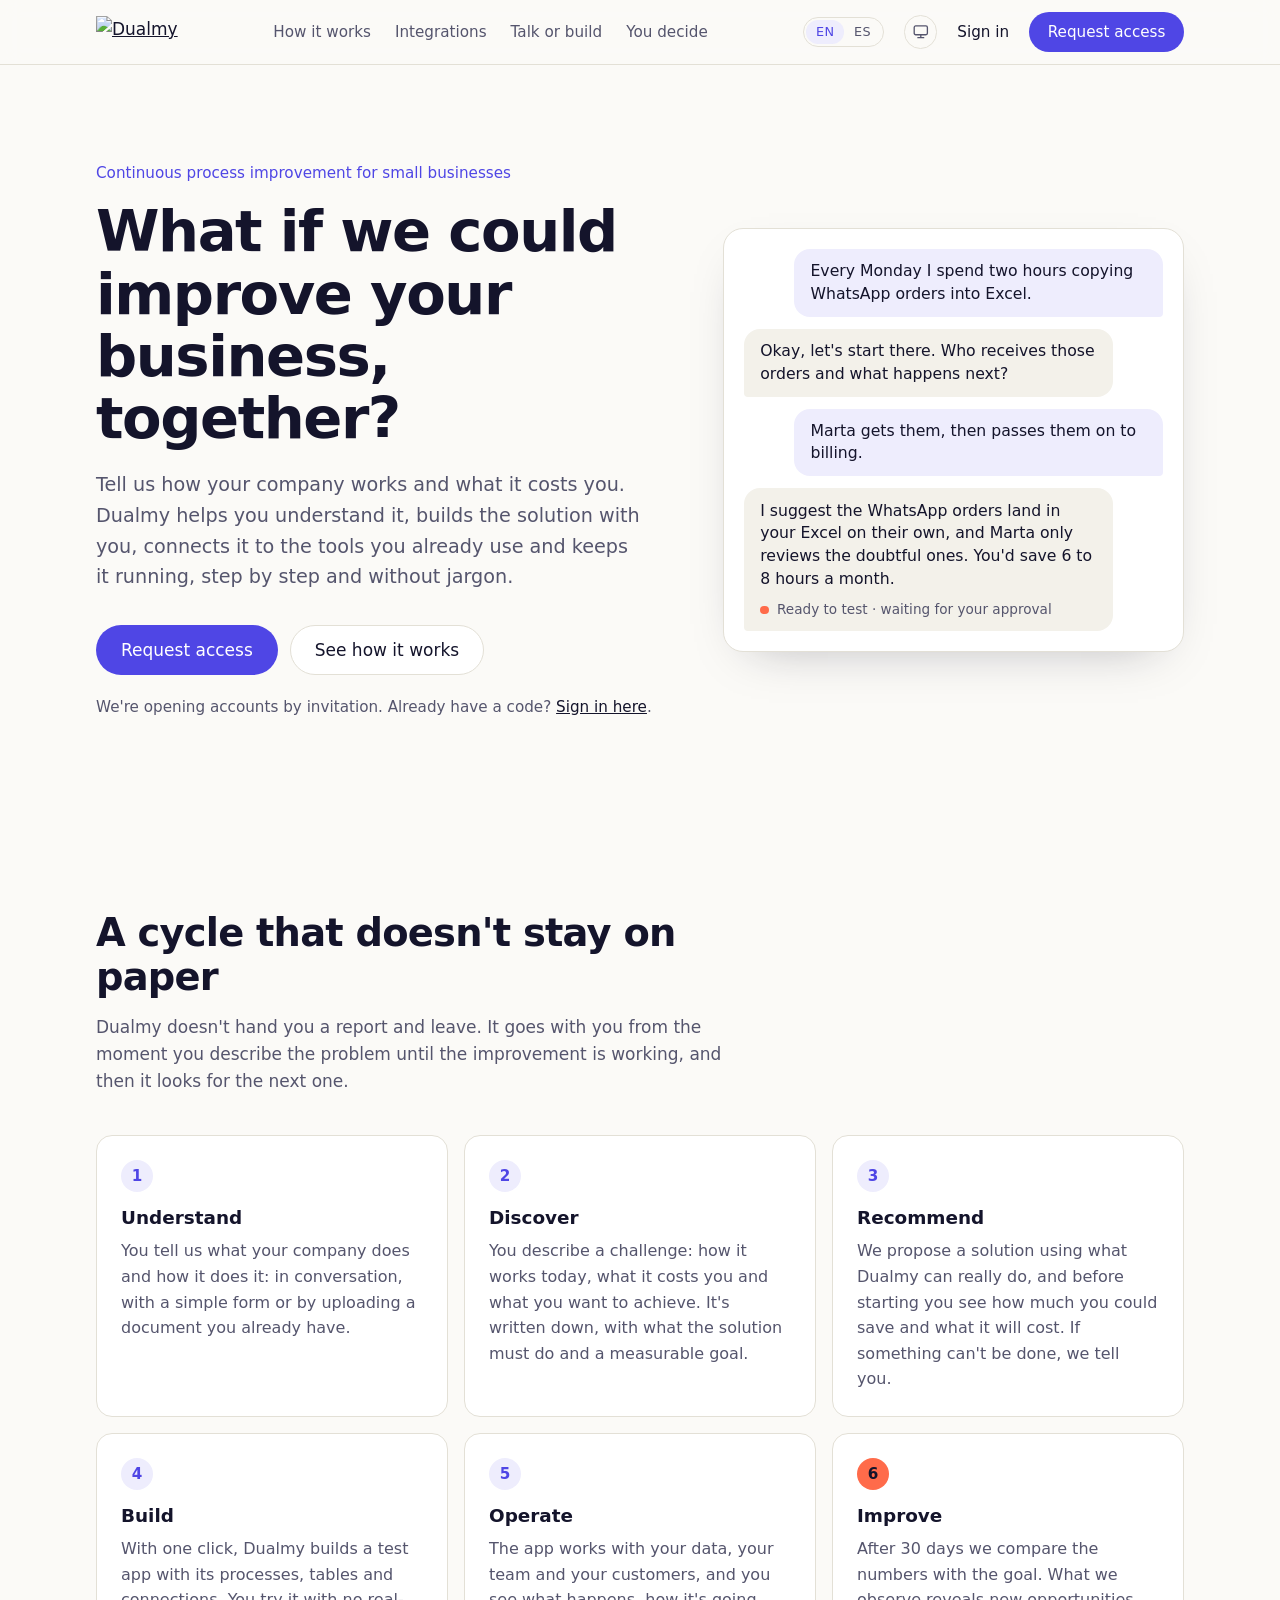
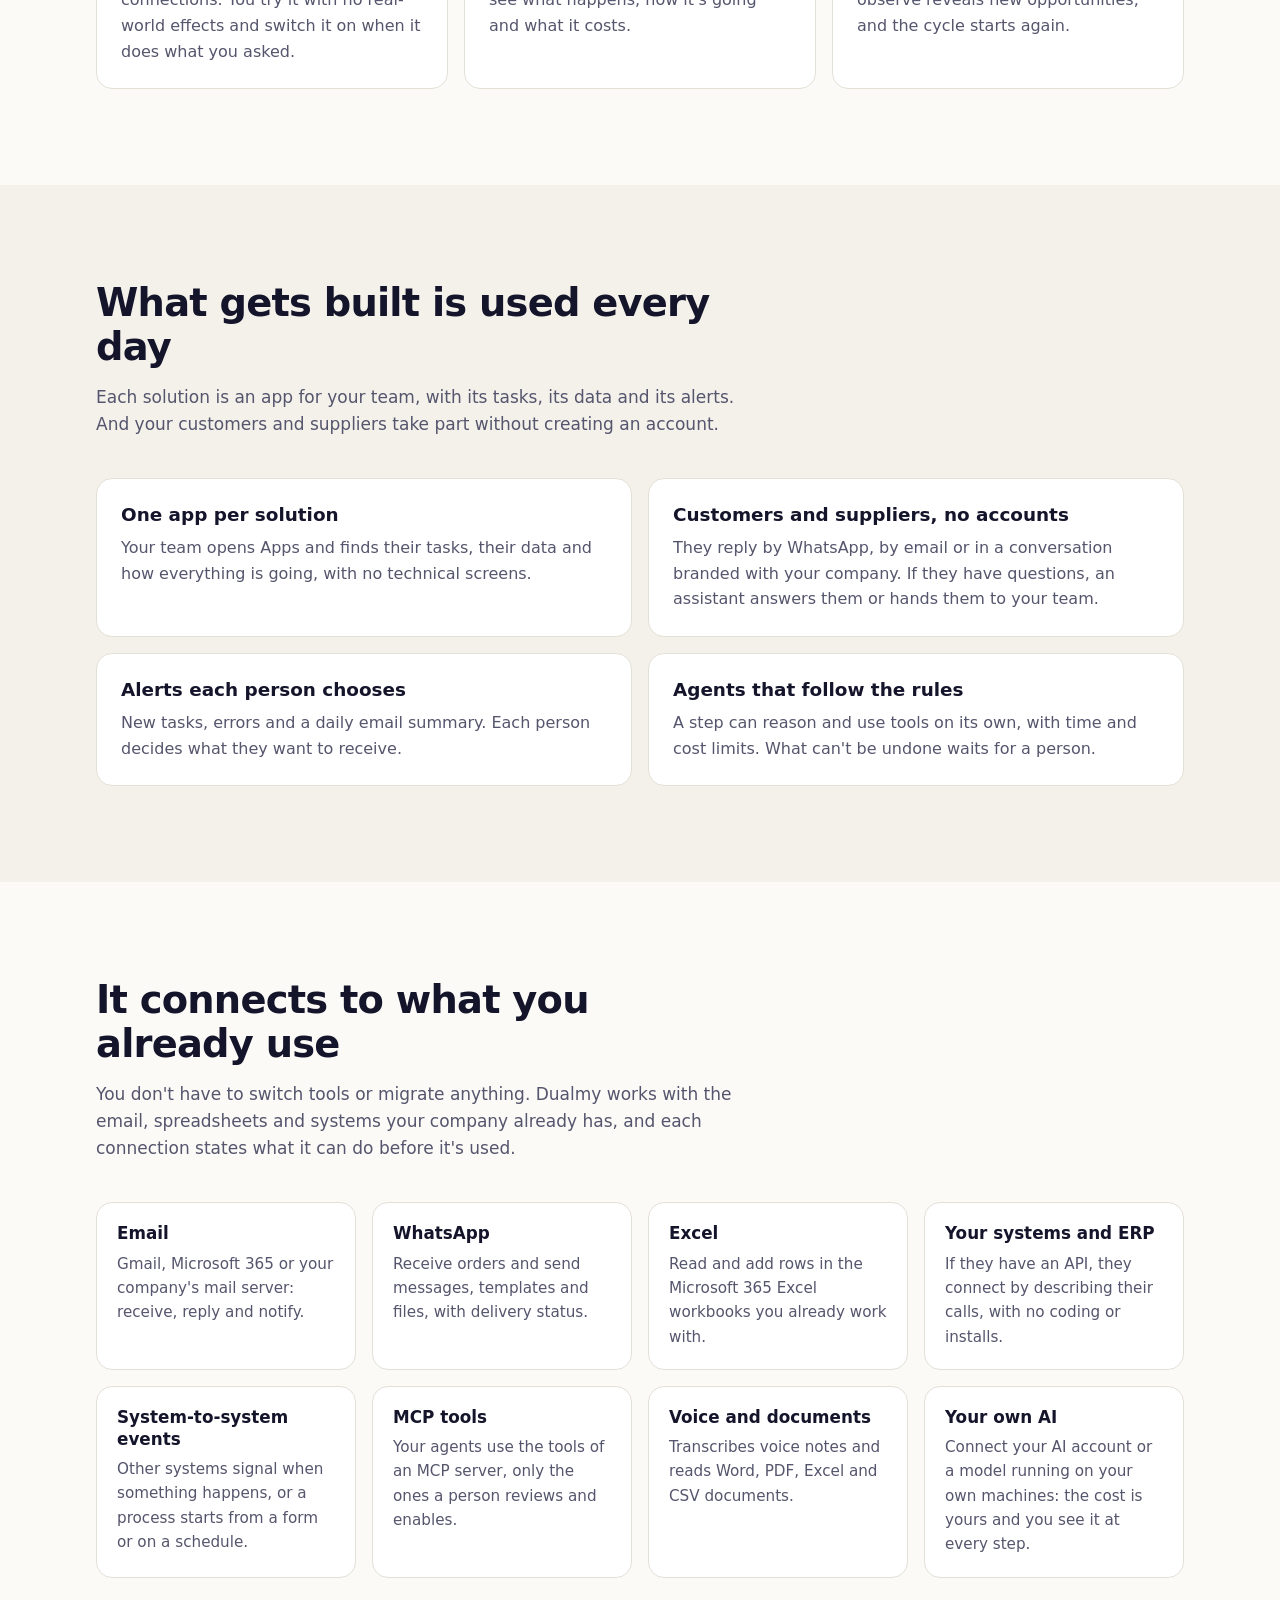
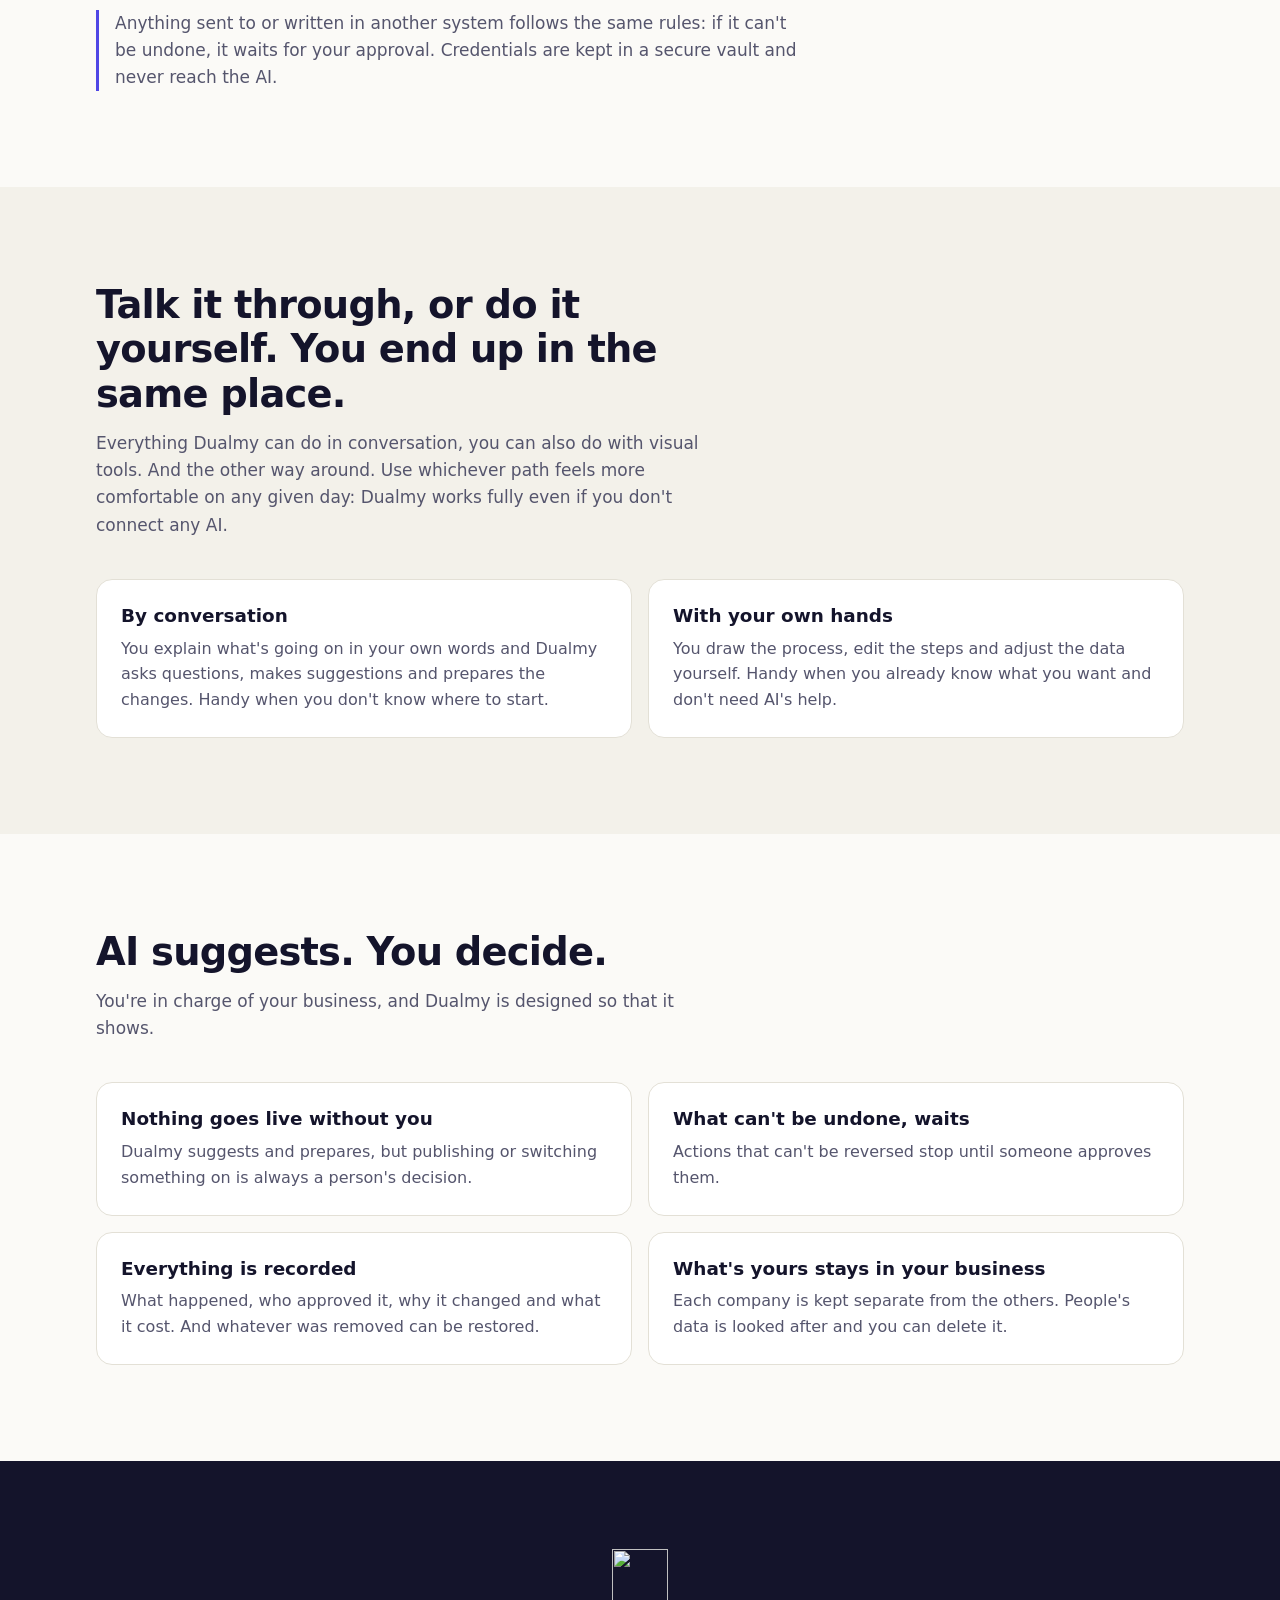
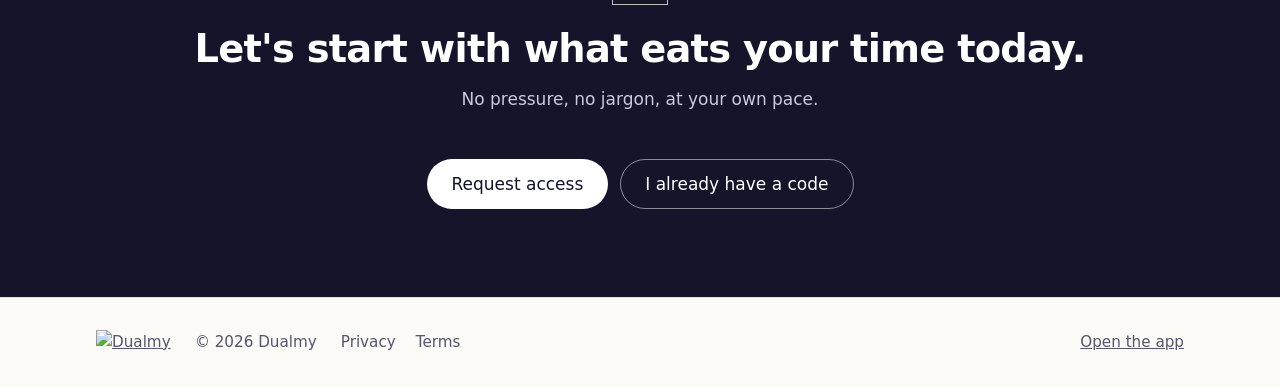
==== index.html @ 464745d8 "deploy: landing desde dualmy@9e78fd74" ====
<!doctype html>
<html lang="en">
  <head>
    <meta charset="UTF-8" />
    <meta name="viewport" content="width=device-width, initial-scale=1.0" />
    <title>Dualmy: improve how your business runs, at your own pace</title>
    <meta
      name="description"
      content="Tell us how your company works and Dualmy builds the solution with you, connected to the tools you already use. By talking or with your own hands. You decide."
    />
    <meta name="theme-color" content="#14142b" />
    <meta property="og:title" content="Dualmy: improve how your business runs, at your own pace" />
    <meta
      property="og:description"
      content="Tell us how your company works and Dualmy helps you improve it. No jargon, you decide."
    />
    <meta property="og:type" content="website" />
    <meta property="og:url" content="https://dualmy.com/" />
    <link rel="canonical" href="https://dualmy.com/" />
    <link rel="alternate" hreflang="es" href="https://dualmy.com/es/" />
    <link rel="alternate" hreflang="en" href="https://dualmy.com/" />
    <link rel="alternate" hreflang="x-default" href="https://dualmy.com/" />
    <meta property="og:locale" content="en_US" />
    <meta property="og:locale:alternate" content="es_ES" />
    <meta property="og:image" content="https://dualmy.com/og-image.png" />
    <meta property="og:image:width" content="1200" />
    <meta property="og:image:height" content="630" />
    <meta property="og:image:alt" content="Dualmy: improve your business, together." />
    <meta name="twitter:card" content="summary_large_image" />
    <link rel="icon" type="image/svg+xml" href="./brand/favicon.svg" />
    <link rel="apple-touch-icon" href="./brand/apple-touch-icon.png" />
    <script>
      try {
        var t = localStorage.getItem('dualmy-theme');
        if (t === 'light' || t === 'dark') document.documentElement.dataset.theme = t;
      } catch (e) {}
    </script>
    <script type="module" crossorigin src="./assets/theme-DpBWADqK.js"></script>
    <link rel="stylesheet" crossorigin href="./assets/theme-DaZqDFr2.css">
  </head>
  <body>
    <a class="skip" href="#content">Skip to content</a>

    <header class="site-header">
      <div class="wrap bar">
        <a class="logo" href="./" aria-label="Dualmy, home">
          <img class="on-light" src="./brand/dualmy-logo.svg" alt="Dualmy" />
          <img class="on-dark" src="./brand/dualmy-logo-reverse.svg" alt="" aria-hidden="true" />
        </a>
        <nav class="nav" aria-label="Main">
          <a href="#cycle">How it works</a>
          <a href="#integrations">Integrations</a>
          <a href="#modes">Talk or build</a>
          <a href="#control">You decide</a>
        </nav>
        <div class="bar-actions">
          <div class="lang-switch" role="group" aria-label="Language">
            <span class="lang-current" aria-current="true">EN</span
            ><a
              class="lang-other"
              href="./es/"
              hreflang="es"
              lang="es"
              aria-label="Leer esta página en español"
              >ES</a
            >
          </div>
          <button
            class="theme-toggle"
            type="button"
            data-theme-toggle
            data-pref="system"
            aria-label="Theme: system (click to change)"
            title="Theme: system (click to change)"
            data-labels='{"system": "Theme: system (click to change)", "light": "Theme: light (click to change)", "dark": "Theme: dark (click to change)"}'
          >
            <svg class="ic ic-system" viewBox="0 0 24 24" aria-hidden="true">
              <rect x="3" y="4" width="18" height="12" rx="2" />
              <path d="M8 20h8M12 16v4" />
            </svg>
            <svg class="ic ic-light" viewBox="0 0 24 24" aria-hidden="true">
              <circle cx="12" cy="12" r="4" />
              <path
                d="M12 2v2M12 20v2M4.9 4.9l1.4 1.4M17.7 17.7l1.4 1.4M2 12h2M20 12h2M4.9 19.1l1.4-1.4M17.7 6.3l1.4-1.4"
              />
            </svg>
            <svg class="ic ic-dark" viewBox="0 0 24 24" aria-hidden="true">
              <path d="M20 14.5A8.5 8.5 0 0 1 9.5 4a8.5 8.5 0 1 0 10.5 10.5z" />
            </svg>
          </button>
          <a class="link" href="https://app.dualmy.com">Sign in</a>
          <a class="btn btn-primary" href="mailto:hello@dualmy.com?subject=I%27d%20like%20access%20to%20Dualmy">Request access</a>
        </div>
      </div>
    </header>

    <main id="content">
      <section class="hero">
        <div class="wrap hero-grid">
          <div class="hero-copy">
            <p class="eyebrow">Continuous process improvement for small businesses</p>
            <h1>What if we could improve your business, together?</h1>
            <p class="lead">
              Tell us how your company works and what it costs you. Dualmy helps you understand it,
              builds the solution with you, connects it to the tools you already use and keeps it
              running, step by step and without jargon.
            </p>
            <div class="actions">
              <a class="btn btn-primary btn-lg" href="mailto:hello@dualmy.com?subject=I%27d%20like%20access%20to%20Dualmy">Request access</a>
              <a class="btn btn-ghost btn-lg" href="#cycle">See how it works</a>
            </div>
            <p class="note">
              We're opening accounts by invitation. Already have a code?
              <a href="https://app.dualmy.com">Sign in here</a>.
            </p>
          </div>

          <figure class="chat" aria-label="How a conversation with Dualmy starts">
            <p class="bubble bubble-person">
              Every Monday I spend two hours copying WhatsApp orders into Excel.
            </p>
            <p class="bubble bubble-dualmy">
              Okay, let's start there. Who receives those orders and what happens next?
            </p>
            <p class="bubble bubble-person">Marta gets them, then passes them on to billing.</p>
            <div class="bubble bubble-dualmy proposal">
              <p>
                I suggest the WhatsApp orders land in your Excel on their own, and Marta only
                reviews the doubtful ones. You'd save 6 to 8 hours a month.
              </p>
              <p class="proposal-status">
                <span class="dot" aria-hidden="true"></span>Ready to test · waiting for your
                approval
              </p>
            </div>
            <figcaption class="sr-only">
              Example conversation between a person and Dualmy
            </figcaption>
          </figure>
        </div>
      </section>

      <section class="section" id="cycle" aria-labelledby="cycle-title">
        <div class="wrap">
          <header class="section-head">
            <h2 id="cycle-title">A cycle that doesn't stay on paper</h2>
            <p>
              Dualmy doesn't hand you a report and leave. It goes with you from the moment you
              describe the problem until the improvement is working, and then it looks for the next
              one.
            </p>
          </header>
          <ol class="steps">
            <li>
              <span class="step-n">1</span>
              <h3>Understand</h3>
              <p>
                You tell us what your company does and how it does it: in conversation, with a
                simple form or by uploading a document you already have.
              </p>
            </li>
            <li>
              <span class="step-n">2</span>
              <h3>Discover</h3>
              <p>
                You describe a challenge: how it works today, what it costs you and what you want to
                achieve. It's written down, with what the solution must do and a measurable goal.
              </p>
            </li>
            <li>
              <span class="step-n">3</span>
              <h3>Recommend</h3>
              <p>
                We propose a solution using what Dualmy can really do, and before starting you see
                how much you could save and what it will cost. If something can't be done, we tell
                you.
              </p>
            </li>
            <li>
              <span class="step-n">4</span>
              <h3>Build</h3>
              <p>
                With one click, Dualmy builds a test app with its processes, tables and connections.
                You try it with no real-world effects and switch it on when it does what you asked.
              </p>
            </li>
            <li>
              <span class="step-n">5</span>
              <h3>Operate</h3>
              <p>
                The app works with your data, your team and your customers, and you see what
                happens, how it's going and what it costs.
              </p>
            </li>
            <li>
              <span class="step-n">6</span>
              <h3>Improve</h3>
              <p>
                After 30 days we compare the numbers with the goal. What we observe reveals new
                opportunities, and the cycle starts again.
              </p>
            </li>
          </ol>
        </div>
      </section>

      <section class="section section-alt" id="apps" aria-labelledby="apps-title">
        <div class="wrap">
          <header class="section-head">
            <h2 id="apps-title">What gets built is used every day</h2>
            <p>
              Each solution is an app for your team, with its tasks, its data and its alerts. And
              your customers and suppliers take part without creating an account.
            </p>
          </header>
          <ul class="trust">
            <li>
              <h3>One app per solution</h3>
              <p>
                Your team opens Apps and finds their tasks, their data and how everything is going,
                with no technical screens.
              </p>
            </li>
            <li>
              <h3>Customers and suppliers, no accounts</h3>
              <p>
                They reply by WhatsApp, by email or in a conversation branded with your company. If
                they have questions, an assistant answers them or hands them to your team.
              </p>
            </li>
            <li>
              <h3>Alerts each person chooses</h3>
              <p>
                New tasks, errors and a daily email summary. Each person decides what they want to
                receive.
              </p>
            </li>
            <li>
              <h3>Agents that follow the rules</h3>
              <p>
                A step can reason and use tools on its own, with time and cost limits. What can't be
                undone waits for a person.
              </p>
            </li>
          </ul>
        </div>
      </section>

      <section class="section" id="integrations" aria-labelledby="integrations-title">
        <div class="wrap">
          <header class="section-head">
            <h2 id="integrations-title">It connects to what you already use</h2>
            <p>
              You don't have to switch tools or migrate anything. Dualmy works with the email,
              spreadsheets and systems your company already has, and each connection states what it
              can do before it's used.
            </p>
          </header>
          <ul class="integrations">
            <li>
              <h3>Email</h3>
              <p>Gmail, Microsoft 365 or your company's mail server: receive, reply and notify.</p>
            </li>
            <li>
              <h3>WhatsApp</h3>
              <p>Receive orders and send messages, templates and files, with delivery status.</p>
            </li>
            <li>
              <h3>Excel</h3>
              <p>Read and add rows in the Microsoft 365 Excel workbooks you already work with.</p>
            </li>
            <li>
              <h3>Your systems and ERP</h3>
              <p>
                If they have an API, they connect by describing their calls, with no coding or
                installs.
              </p>
            </li>
            <li>
              <h3>System-to-system events</h3>
              <p>
                Other systems signal when something happens, or a process starts from a form or on a
                schedule.
              </p>
            </li>
            <li>
              <h3>MCP tools</h3>
              <p>
                Your agents use the tools of an MCP server, only the ones a person reviews and
                enables.
              </p>
            </li>
            <li>
              <h3>Voice and documents</h3>
              <p>Transcribes voice notes and reads Word, PDF, Excel and CSV documents.</p>
            </li>
            <li>
              <h3>Your own AI</h3>
              <p>
                Connect your AI account or a model running on your own machines: the cost is yours
                and you see it at every step.
              </p>
            </li>
          </ul>
          <p class="section-note">
            Anything sent to or written in another system follows the same rules: if it can't be
            undone, it waits for your approval. Credentials are kept in a secure vault and never
            reach the AI.
          </p>
        </div>
      </section>

      <section class="section section-alt" id="modes" aria-labelledby="modes-title">
        <div class="wrap">
          <header class="section-head">
            <h2 id="modes-title">
              Talk it through, or do it yourself. You end up in the same place.
            </h2>
            <p>
              Everything Dualmy can do in conversation, you can also do with visual tools. And the
              other way around. Use whichever path feels more comfortable on any given day: Dualmy
              works fully even if you don't connect any AI.
            </p>
          </header>
          <div class="two">
            <article class="card">
              <h3>By conversation</h3>
              <p>
                You explain what's going on in your own words and Dualmy asks questions, makes
                suggestions and prepares the changes. Handy when you don't know where to start.
              </p>
            </article>
            <article class="card">
              <h3>With your own hands</h3>
              <p>
                You draw the process, edit the steps and adjust the data yourself. Handy when you
                already know what you want and don't need AI's help.
              </p>
            </article>
          </div>
        </div>
      </section>

      <section class="section" id="control" aria-labelledby="control-title">
        <div class="wrap">
          <header class="section-head">
            <h2 id="control-title">AI suggests. You decide.</h2>
            <p>You're in charge of your business, and Dualmy is designed so that it shows.</p>
          </header>
          <ul class="trust">
            <li>
              <h3>Nothing goes live without you</h3>
              <p>
                Dualmy suggests and prepares, but publishing or switching something on is always a
                person's decision.
              </p>
            </li>
            <li>
              <h3>What can't be undone, waits</h3>
              <p>Actions that can't be reversed stop until someone approves them.</p>
            </li>
            <li>
              <h3>Everything is recorded</h3>
              <p>
                What happened, who approved it, why it changed and what it cost. And whatever was
                removed can be restored.
              </p>
            </li>
            <li>
              <h3>What's yours stays in your business</h3>
              <p>
                Each company is kept separate from the others. People's data is looked after and you
                can delete it.
              </p>
            </li>
          </ul>
        </div>
      </section>

      <section class="cta" aria-labelledby="cta-title">
        <div class="wrap cta-inner">
          <img class="cta-mark" src="./brand/dualmy-mark-reverse.svg" alt="" aria-hidden="true" />
          <h2 id="cta-title">Let's start with what eats your time today.</h2>
          <p>No pressure, no jargon, at your own pace.</p>
          <div class="actions center">
            <a class="btn btn-light btn-lg" href="mailto:hello@dualmy.com?subject=I%27d%20like%20access%20to%20Dualmy">Request access</a>
            <a class="btn btn-outline btn-lg" href="https://app.dualmy.com">I already have a code</a>
          </div>
        </div>
      </section>
    </main>

    <footer class="site-footer">
      <div class="wrap foot">
        <a class="logo" href="./" aria-label="Dualmy, home">
          <img class="on-light" src="./brand/dualmy-logo.svg" alt="Dualmy" />
          <img class="on-dark" src="./brand/dualmy-logo-reverse.svg" alt="" aria-hidden="true" />
        </a>
        <p>© 2026 Dualmy</p>
        <nav class="foot-links" aria-label="Legal">
          <a href="./privacy/">Privacy</a><a href="./terms/">Terms</a>
        </nav>
        <a href="https://app.dualmy.com">Open the app</a>
      </div>
    </footer>
  </body>
</html>
---- assets/theme-DaZqDFr2.css ----
:root{--ink:#14142b;--bg:#fbfaf7;--surface:#fff;--alt:#f3f1ea;--text:#14142b;--muted:#55556d;--line:#e3e0d6;--accent:#4f46e5;--accent-soft:#eeedfd;--accent-text:#fff;--coral:#ff6b4a;--font:ui-sans-serif, system-ui, -apple-system, "Segoe UI", Roboto, "Helvetica Neue", Arial, sans-serif;--lightningcss-light:initial;--lightningcss-dark: ;color-scheme:light dark}@media (prefers-color-scheme:dark){:root{--lightningcss-light: ;--lightningcss-dark:initial}}:root[data-theme=light]{--lightningcss-light:initial;--lightningcss-dark: ;color-scheme:light}:root[data-theme=dark]{--bg:#0f0f22;--surface:#1a1a36;--alt:#141430;--text:#f5f3ee;--muted:#b0b0c8;--line:#2b2b4d;--accent:#8b8fff;--accent-soft:#23224a;--accent-text:#0f0f24;--lightningcss-light: ;--lightningcss-dark:initial;color-scheme:dark}@media (prefers-color-scheme:dark){:root:not([data-theme=light]){--bg:#0f0f22;--surface:#1a1a36;--alt:#141430;--text:#f5f3ee;--muted:#b0b0c8;--line:#2b2b4d;--accent:#8b8fff;--accent-soft:#23224a;--accent-text:#0f0f24;--lightningcss-light: ;--lightningcss-dark:initial;color-scheme:dark}}*{box-sizing:border-box}html{scroll-behavior:smooth;scroll-padding-top:5rem}@media (prefers-reduced-motion:reduce){html{scroll-behavior:auto}}body{background:var(--bg);color:var(--text);font-family:var(--font);-webkit-font-smoothing:antialiased;margin:0;font-size:1.0625rem;line-height:1.6}h1,h2,h3,p,ol,ul,figure{margin:0}ol,ul{padding:0;list-style:none}a{color:inherit}img{max-width:100%;display:block}:focus-visible{outline:3px solid var(--accent);outline-offset:3px;border-radius:6px}.sr-only{clip-path:inset(50%);white-space:nowrap;width:1px;height:1px;position:absolute;overflow:hidden}.skip{background:var(--surface);z-index:10;border-radius:8px;padding:.5rem 1rem;position:absolute;top:-4rem;left:1rem}.skip:focus{top:1rem}.wrap{width:min(100% - 3rem,68rem);margin-inline:auto}.on-dark,:root[data-theme=dark] .on-light{display:none}:root[data-theme=dark] .on-dark{display:block}@media (prefers-color-scheme:dark){:root:not([data-theme=light]) .on-light{display:none}:root:not([data-theme=light]) .on-dark{display:block}}.site-header{z-index:5;background:color-mix(in srgb, var(--bg) 88%, transparent);-webkit-backdrop-filter:blur(10px);backdrop-filter:blur(10px);border-bottom:1px solid var(--line);position:sticky;top:0}.bar{align-items:center;gap:2rem;min-height:4rem;display:flex}.logo{flex-shrink:0}.logo img{width:auto;height:2rem}.nav{color:var(--muted);gap:1.5rem;margin-inline:auto;font-size:.95rem;display:flex}.nav a,.link{white-space:nowrap;text-decoration:none}.nav a:hover,.link:hover{color:var(--text)}.bar-actions:nth-child(2){margin-left:auto}.bar-actions{flex-shrink:0;align-items:center;gap:1.25rem;font-size:.95rem;display:flex}.lang-switch{border:1px solid var(--line);letter-spacing:.04em;border-radius:999px;flex-shrink:0;padding:2px;font-size:.8rem;font-weight:500;display:inline-flex}.lang-switch>*{border-radius:999px;padding:.2rem .6rem;line-height:1.4}.lang-current{background:var(--accent-soft);color:var(--accent)}.lang-other{color:var(--muted);text-decoration:none}.lang-other:hover{color:var(--text)}.theme-toggle{border:1px solid var(--line);width:2.1rem;height:2.1rem;color:var(--muted);cursor:pointer;background:0 0;border-radius:50%;flex-shrink:0;place-items:center;padding:0;display:inline-grid}.theme-toggle:hover{color:var(--text);border-color:var(--muted)}.theme-toggle .ic{fill:none;stroke:currentColor;stroke-width:1.8px;stroke-linecap:round;stroke-linejoin:round;width:1.1rem;height:1.1rem;display:none}.theme-toggle[data-pref=system] .ic-system,.theme-toggle[data-pref=light] .ic-light,.theme-toggle[data-pref=dark] .ic-dark{display:block}.btn{border:1px solid #0000;border-radius:999px;justify-content:center;align-items:center;padding:.6rem 1.1rem;font-weight:500;line-height:1.2;text-decoration:none;display:inline-flex}.btn-lg{padding:.85rem 1.5rem;font-size:1.0625rem}.btn-primary{background:var(--accent);color:var(--accent-text)}.btn-primary:hover{filter:brightness(1.08)}.btn-ghost{border-color:var(--line);background:var(--surface)}.btn-ghost:hover{border-color:var(--muted)}.btn-light{color:var(--ink);background:#fff}.btn-outline{color:#fff;border-color:#ffffff80}.btn-outline:hover{border-color:#fff}.hero{padding-block:clamp(3rem,8vw,6rem)}.hero-grid{grid-template-columns:minmax(0,1.1fr) minmax(0,.9fr);align-items:center;gap:clamp(2rem,5vw,4rem);display:grid}.eyebrow{color:var(--accent);margin-bottom:1rem;font-size:.95rem;font-weight:500}h1{letter-spacing:-.025em;font-size:clamp(2.2rem,5.2vw,3.6rem);font-weight:600;line-height:1.08}.lead{color:var(--muted);max-width:34rem;margin-top:1.25rem;font-size:1.2rem}.actions{flex-wrap:wrap;gap:.75rem;margin-top:2rem;display:flex}.actions.center{justify-content:center}.note{color:var(--muted);margin-top:1.25rem;font-size:.95rem}.note a{color:var(--text)}.chat{background:var(--surface);border:1px solid var(--line);border-radius:20px;gap:.75rem;padding:1.25rem;display:grid;box-shadow:0 18px 50px -28px #14142b59}.bubble{border-radius:16px;max-width:88%;padding:.7rem 1rem;font-size:.98rem;line-height:1.45}.bubble-person{background:var(--accent-soft);border-bottom-right-radius:4px;justify-self:end}.bubble-dualmy{background:var(--alt);border-bottom-left-radius:4px;justify-self:start}.proposal{gap:.6rem;display:grid}.proposal-status{color:var(--muted);align-items:center;gap:.5rem;font-size:.85rem;display:inline-flex}.dot{background:var(--coral);border-radius:50%;width:.55rem;height:.55rem}.section{padding-block:clamp(3.5rem,8vw,6rem)}.section-alt{background:var(--alt)}.section-head{max-width:40rem;margin-bottom:2.5rem}h2{letter-spacing:-.02em;font-size:clamp(1.7rem,3.4vw,2.4rem);font-weight:600;line-height:1.15}.section-head p{color:var(--muted);margin-top:.9rem}h3{font-size:1.15rem;font-weight:600;line-height:1.3}.steps{grid-template-columns:repeat(3,minmax(0,1fr));gap:1rem;display:grid}.steps li,.card,.trust li{background:var(--surface);border:1px solid var(--line);border-radius:16px;padding:1.5rem}.steps p,.card p,.trust p{color:var(--muted);margin-top:.5rem;font-size:1rem}.step-n{background:var(--accent-soft);width:2rem;height:2rem;color:var(--accent);border-radius:50%;place-items:center;margin-bottom:.9rem;font-size:.95rem;font-weight:600;display:inline-grid}.steps li:nth-child(6) .step-n{background:var(--coral);color:var(--ink)}.two,.trust{grid-template-columns:repeat(2,minmax(0,1fr));gap:1rem;display:grid}.integrations{grid-template-columns:repeat(4,minmax(0,1fr));gap:1rem;display:grid}.integrations li{background:var(--surface);border:1px solid var(--line);border-radius:16px;padding:1.25rem}.integrations h3{font-size:1.05rem}.integrations p{color:var(--muted);margin-top:.4rem;font-size:.95rem}.section-note{border-left:3px solid var(--accent);max-width:44rem;color:var(--muted);margin-top:2rem;padding-left:1rem}.cta{background:var(--ink);color:#fff;text-align:center;padding-block:clamp(3.5rem,8vw,5.5rem)}:root[data-theme=dark] .cta{background:#1d1c4d}@media (prefers-color-scheme:dark){:root:not([data-theme=light]) .cta{background:#1d1c4d}}.cta-inner{justify-items:center;gap:.9rem;display:grid}.cta-mark{width:3.5rem;height:3.5rem;margin-bottom:.5rem}.cta p{color:#c9c9e0}.site-footer{border-top:1px solid var(--line);color:var(--muted);padding-block:2rem;font-size:.95rem}.foot{align-items:center;gap:1.5rem;display:flex}.foot .logo img{height:1.6rem}.foot a:last-child{margin-left:auto}@media (width<=62rem){.nav{display:none}.bar{justify-content:space-between}.integrations{grid-template-columns:repeat(2,minmax(0,1fr))}}@media (width<=36rem){.integrations{grid-template-columns:minmax(0,1fr)}}@media (width<=52rem){.hero-grid,.steps,.two,.trust{grid-template-columns:minmax(0,1fr)}.bar-actions .link{display:none}}@media (width<=30rem){.bar{gap:.75rem}.bar-actions{gap:.6rem}.bar-actions .btn{display:none}.actions .btn{width:100%}.foot{flex-wrap:wrap}.foot a:last-child{margin-left:0}}.legal{max-width:46rem;padding-block:clamp(2.5rem,6vw,4.5rem)}.legal h1{font-size:clamp(1.9rem,4vw,2.6rem)}.legal .updated{color:var(--muted);margin-top:.5rem;font-size:.95rem}.legal h2{letter-spacing:-.01em;margin-top:2.25rem;font-size:1.25rem}.legal p,.legal ul{margin-top:.75rem}.legal ul{padding-left:1.25rem;list-style:outside}.legal li+li{margin-top:.6rem}.legal a{color:var(--accent)}.foot-links{gap:1.25rem;display:flex}.foot-links a{text-decoration:none}.foot-links a:hover{color:var(--text)}
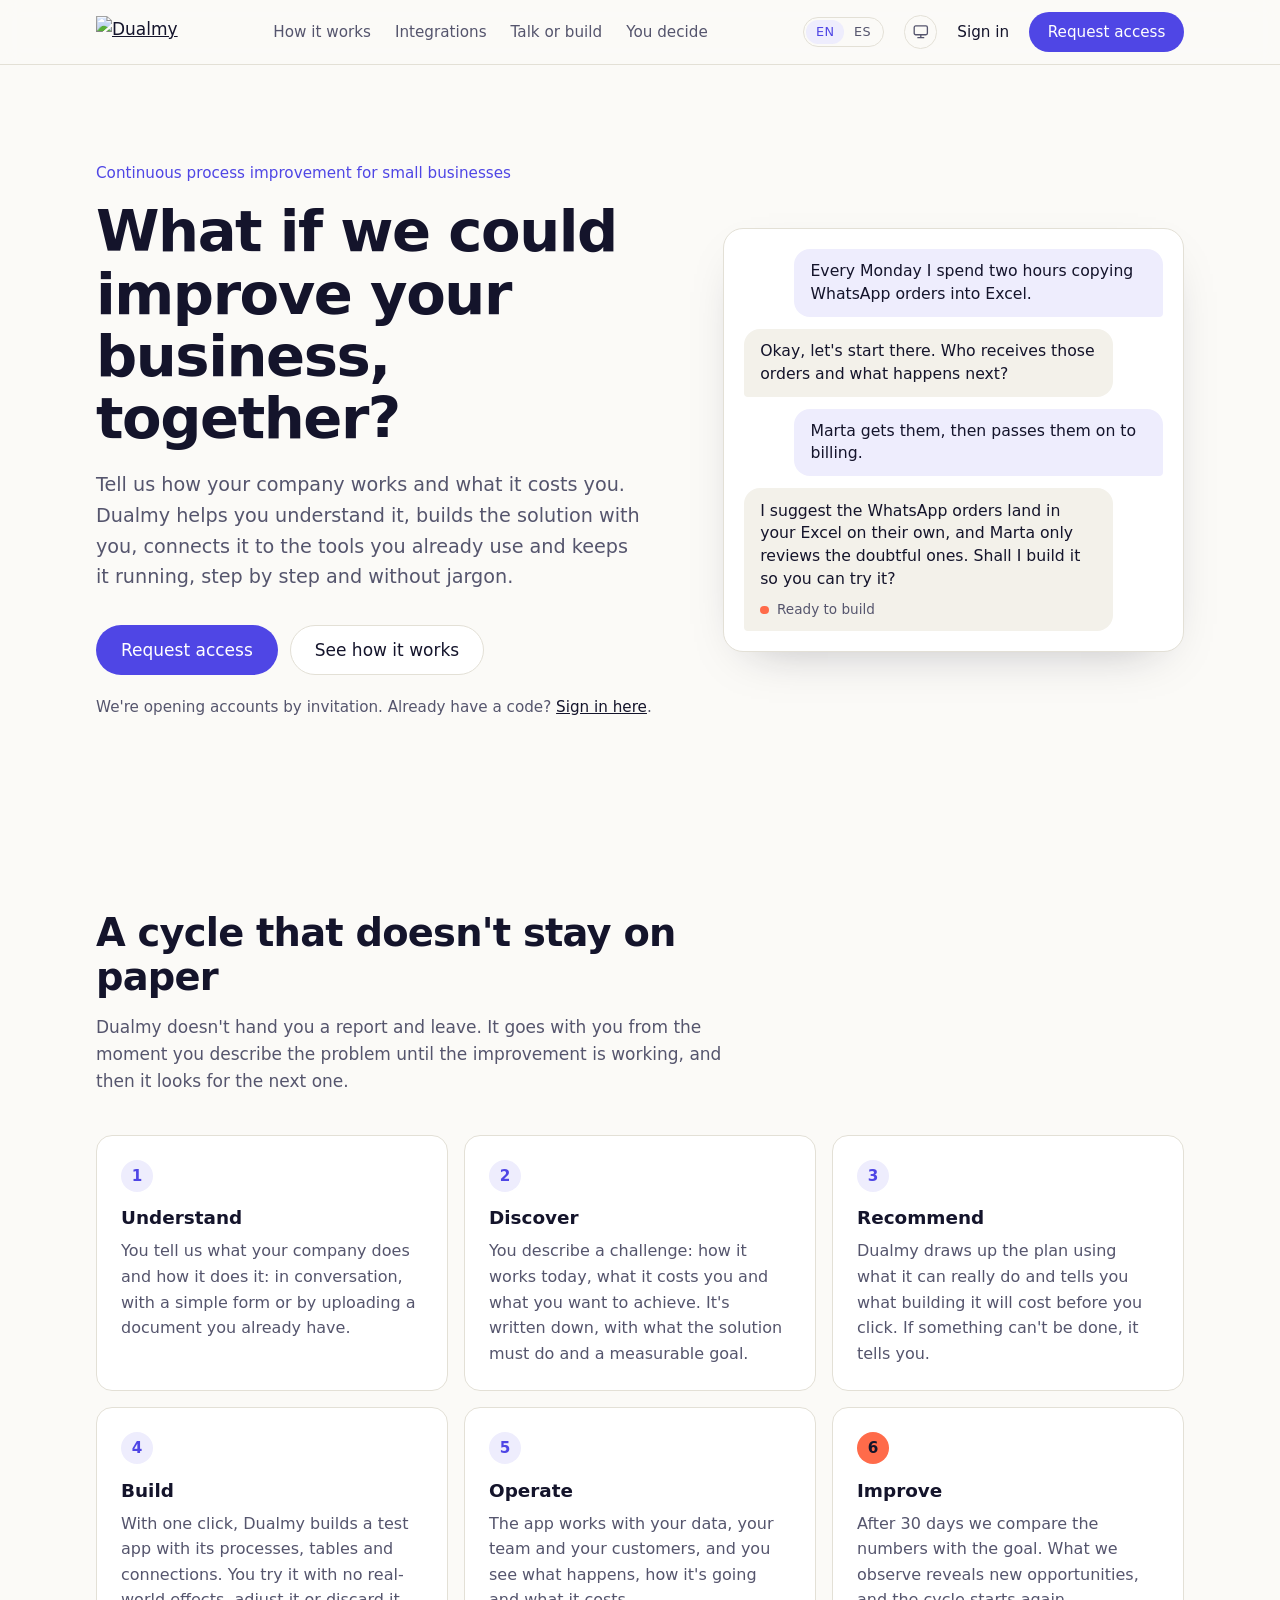
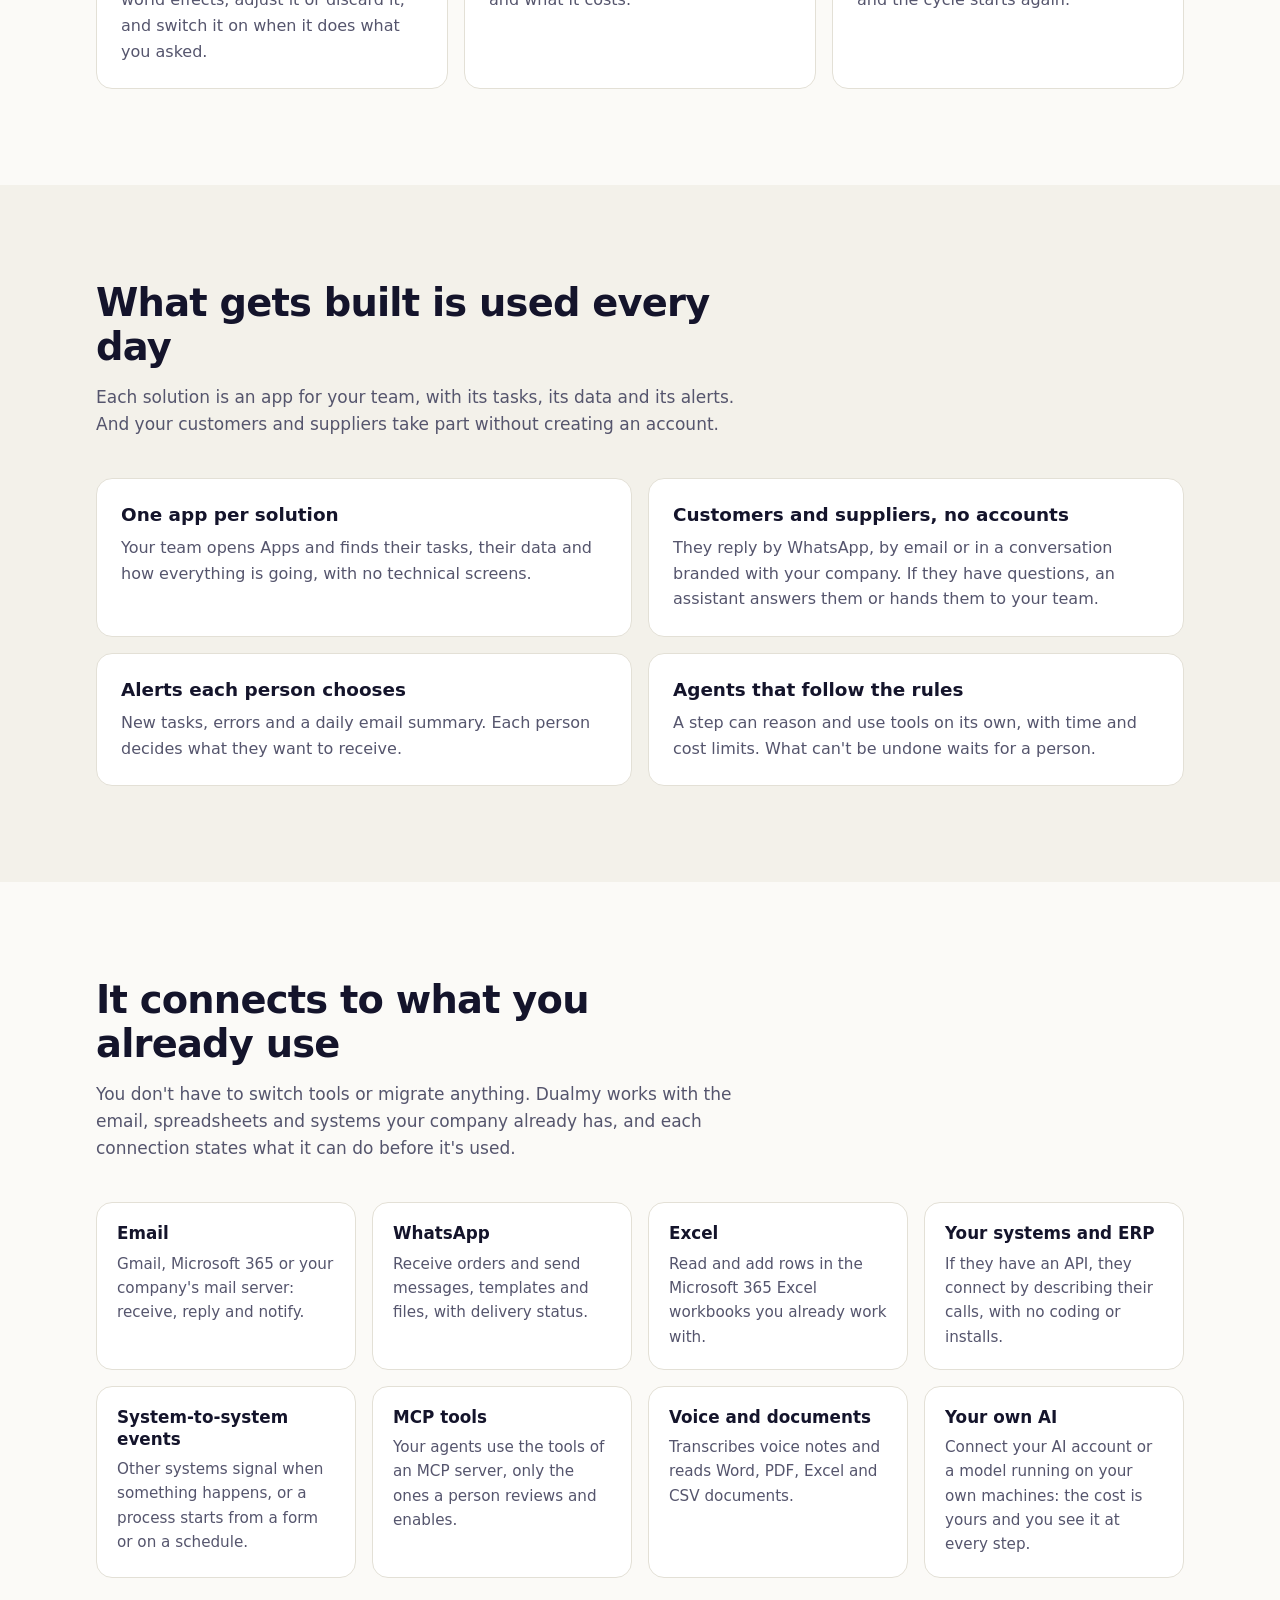
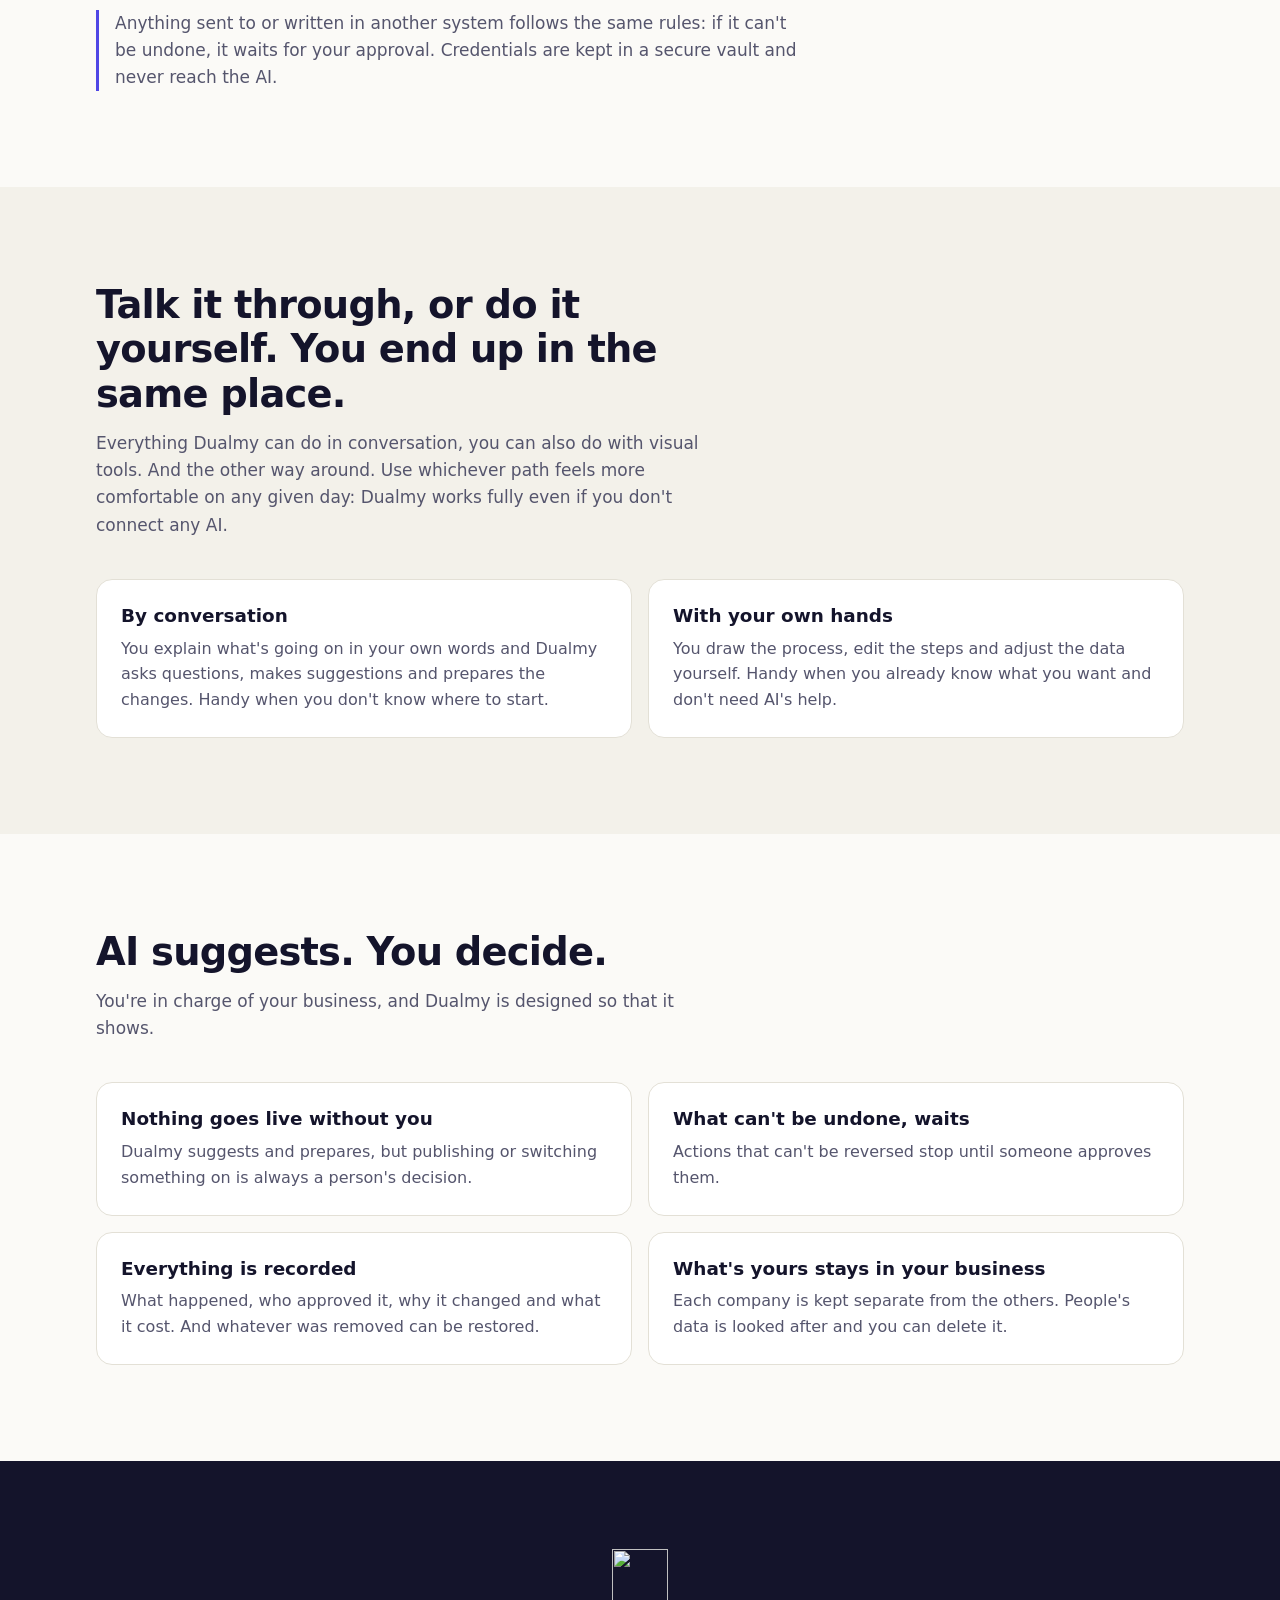
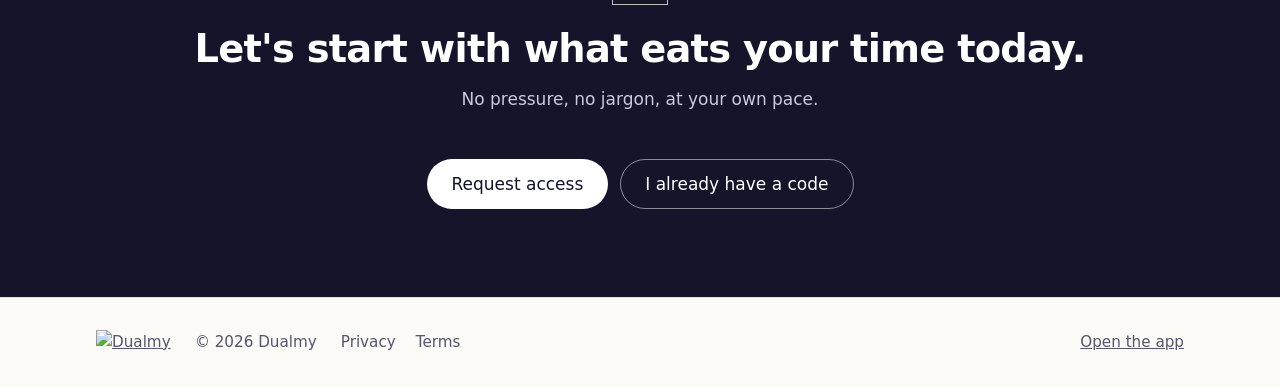
==== commit 264a0847: "deploy: landing desde dualmy@64bd8dfe" ====
--- a/index.html
+++ b/index.html
@@ -126,11 +126,10 @@
             <div class="bubble bubble-dualmy proposal">
               <p>
                 I suggest the WhatsApp orders land in your Excel on their own, and Marta only
-                reviews the doubtful ones. You'd save 6 to 8 hours a month.
+                reviews the doubtful ones. Shall I build it so you can try it?
               </p>
               <p class="proposal-status">
-                <span class="dot" aria-hidden="true"></span>Ready to test · waiting for your
-                approval
+                <span class="dot" aria-hidden="true"></span>Ready to build
               </p>
             </div>
             <figcaption class="sr-only">
@@ -171,9 +170,8 @@
               <span class="step-n">3</span>
               <h3>Recommend</h3>
               <p>
-                We propose a solution using what Dualmy can really do, and before starting you see
-                how much you could save and what it will cost. If something can't be done, we tell
-                you.
+                Dualmy draws up the plan using what it can really do and tells you what building it
+                will cost before you click. If something can't be done, it tells you.
               </p>
             </li>
             <li>
@@ -181,7 +179,8 @@
               <h3>Build</h3>
               <p>
                 With one click, Dualmy builds a test app with its processes, tables and connections.
-                You try it with no real-world effects and switch it on when it does what you asked.
+                You try it with no real-world effects, adjust it or discard it, and switch it on
+                when it does what you asked.
               </p>
             </li>
             <li>
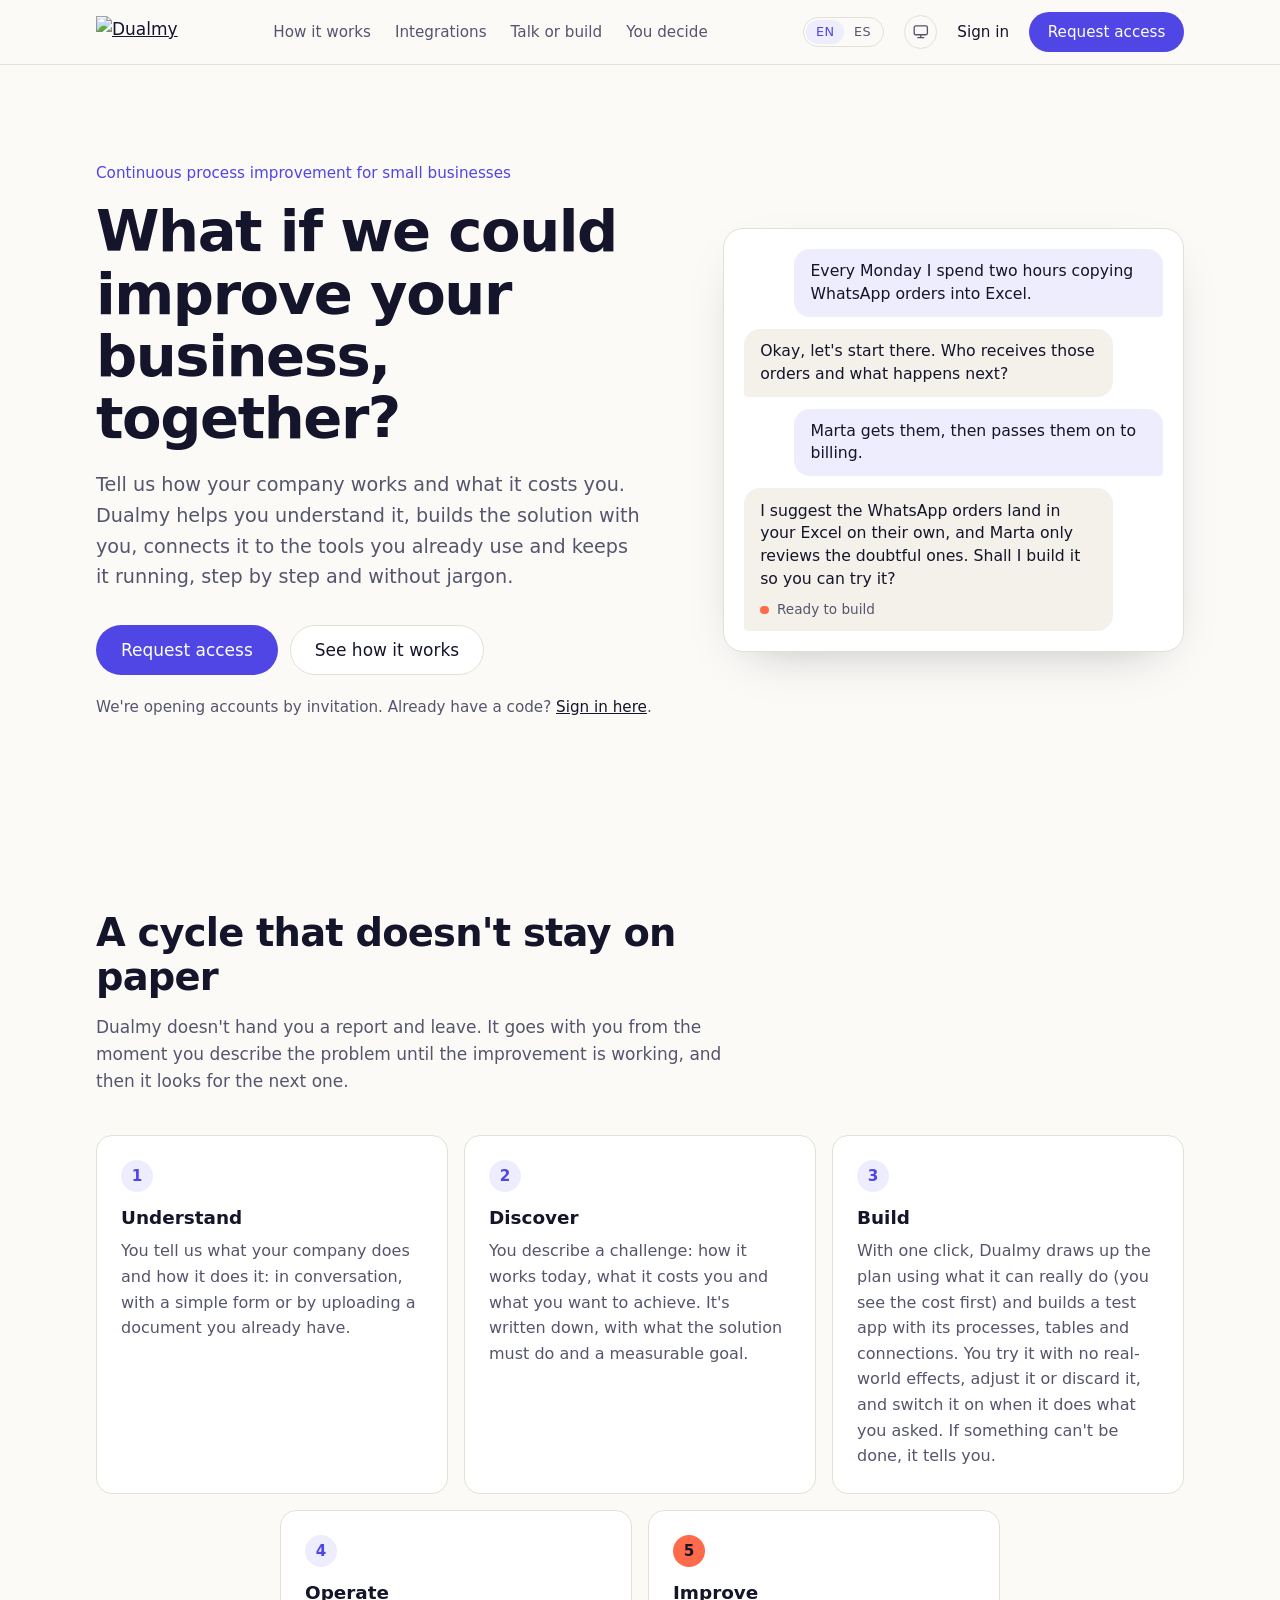
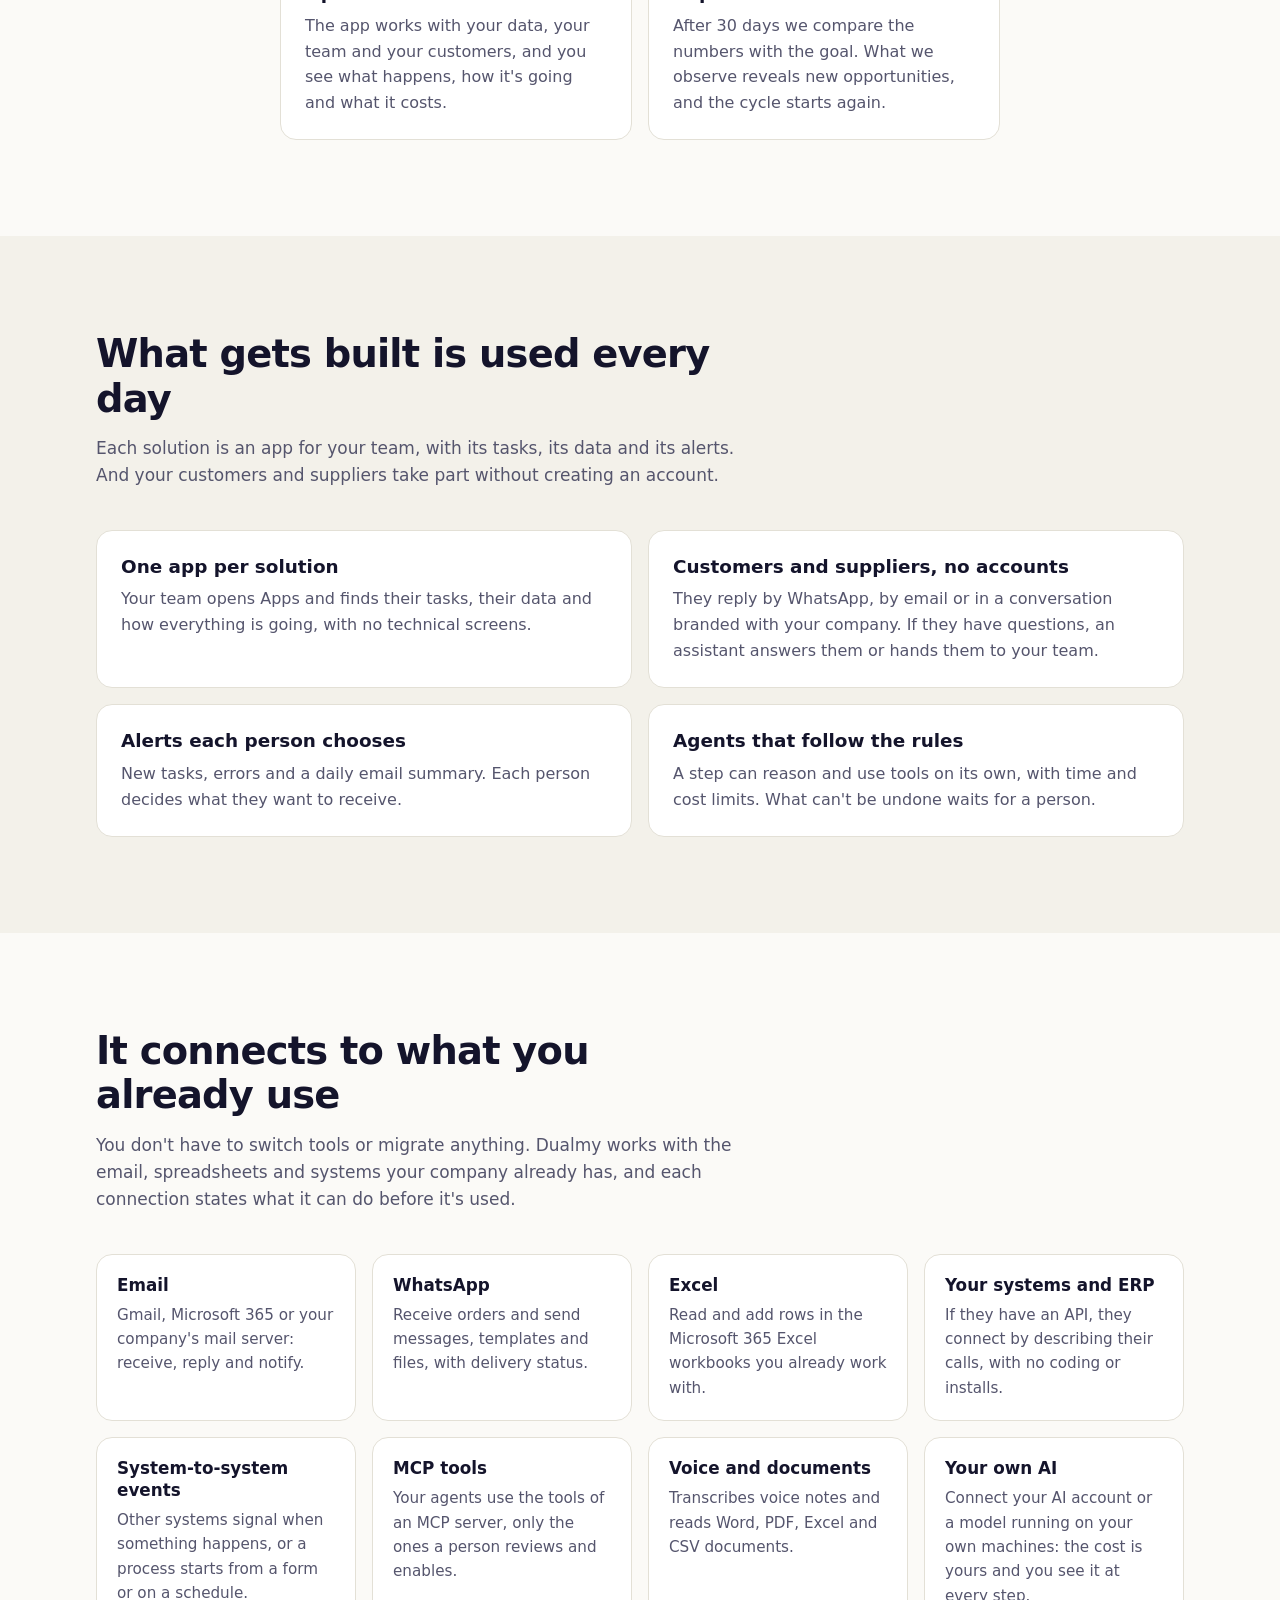
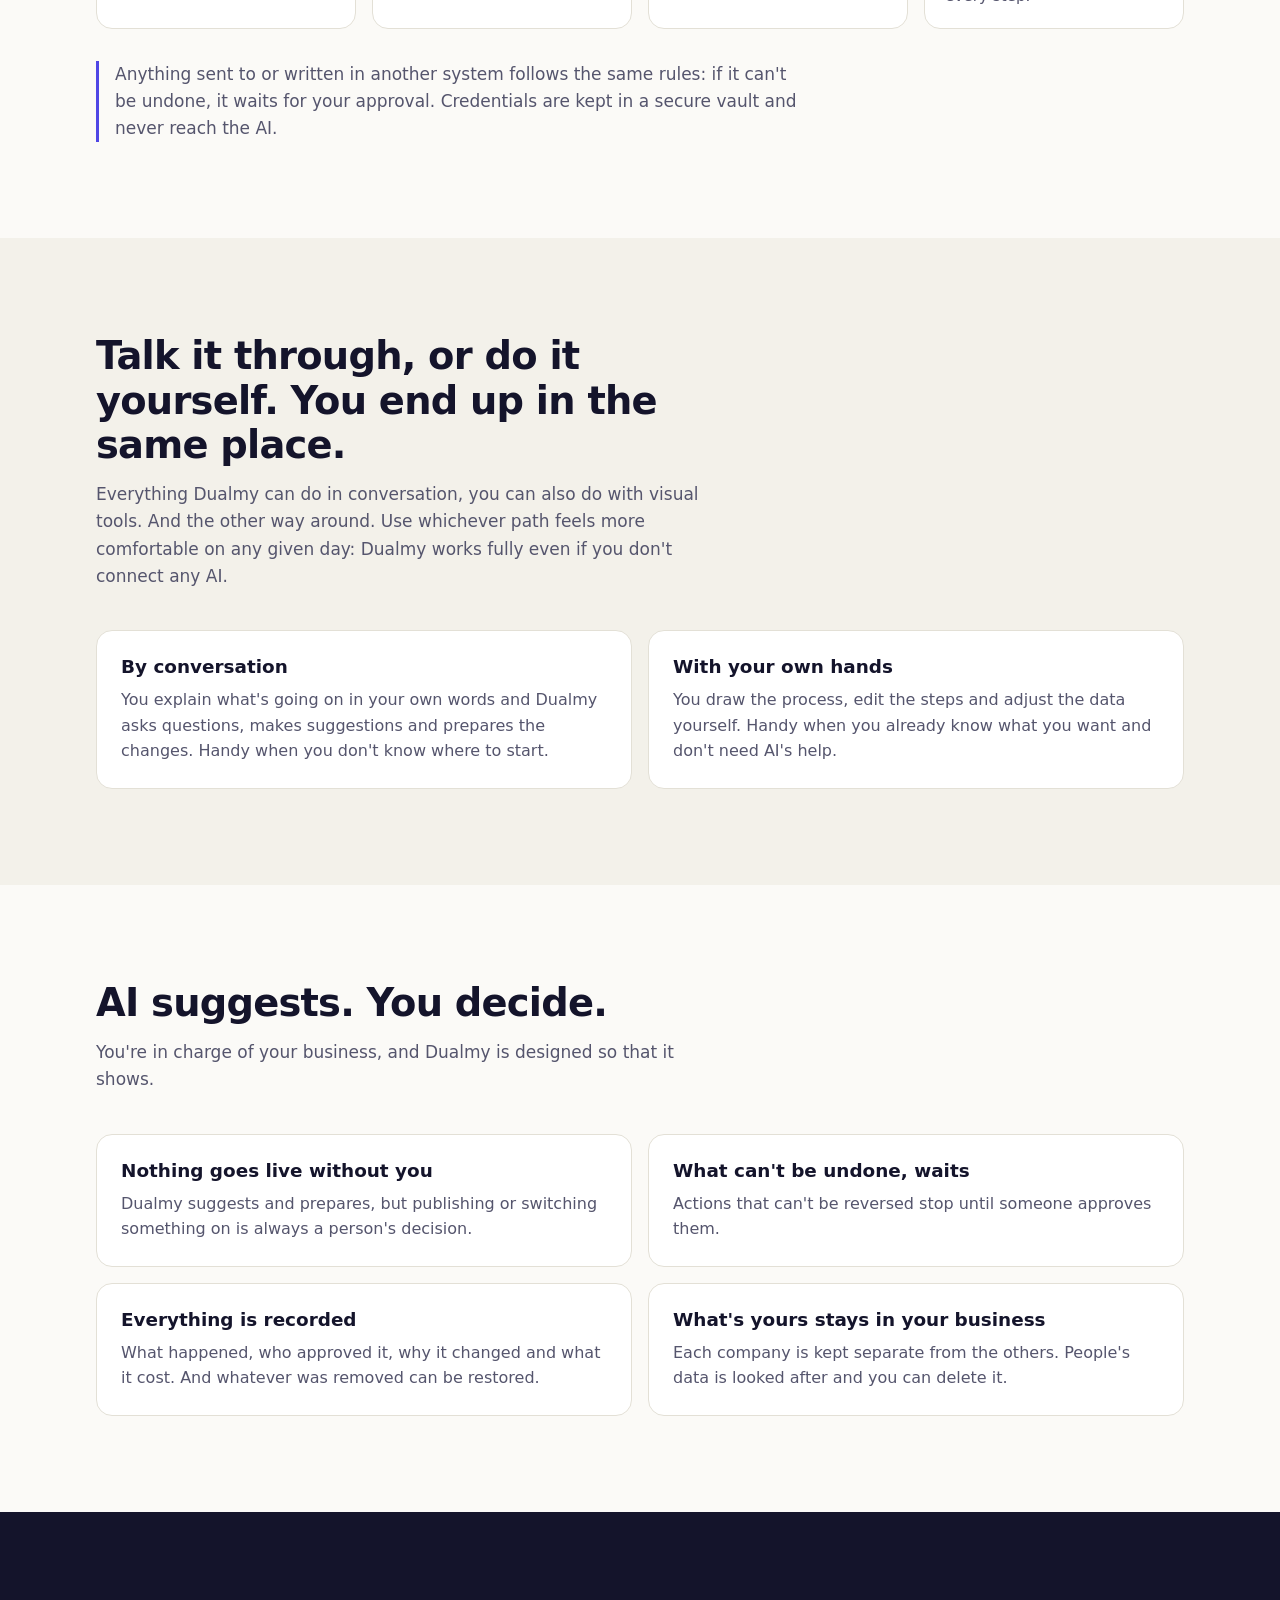
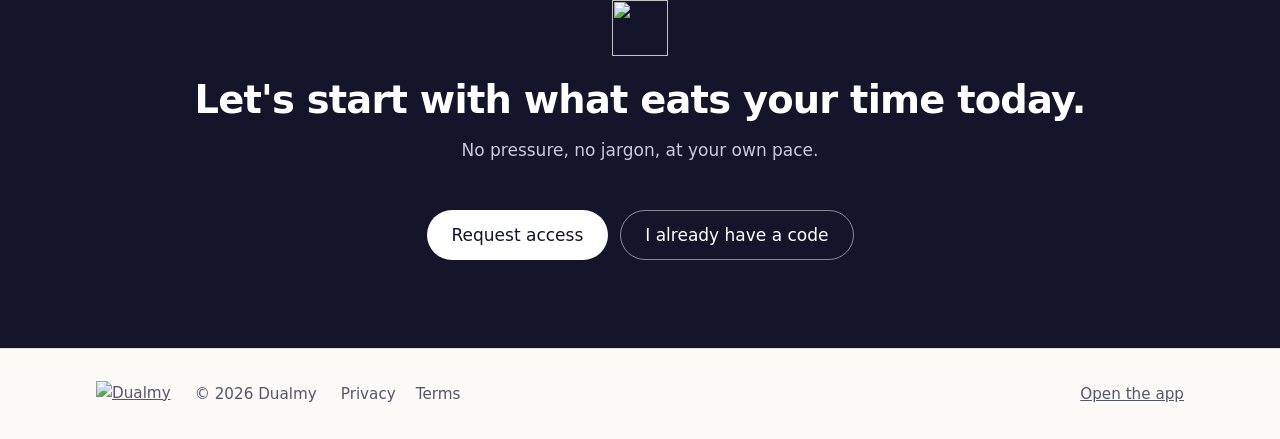
==== commit c8cf9c47: "deploy: landing desde dualmy@6b086155" ====
--- a/index.html
+++ b/index.html
@@ -35,8 +35,8 @@
         if (t === 'light' || t === 'dark') document.documentElement.dataset.theme = t;
       } catch (e) {}
     </script>
-    <script type="module" crossorigin src="./assets/theme-DpBWADqK.js"></script>
-    <link rel="stylesheet" crossorigin href="./assets/theme-DaZqDFr2.css">
+    <script type="module" crossorigin src="./assets/theme-BirOZ9Ak.js"></script>
+    <link rel="stylesheet" crossorigin href="./assets/theme-CkPO5IWc.css">
   </head>
   <body>
     <a class="skip" href="#content">Skip to content</a>
@@ -168,23 +168,16 @@
             </li>
             <li>
               <span class="step-n">3</span>
-              <h3>Recommend</h3>
-              <p>
-                Dualmy draws up the plan using what it can really do and tells you what building it
-                will cost before you click. If something can't be done, it tells you.
+              <h3>Build</h3>
+              <p>
+                With one click, Dualmy draws up the plan using what it can really do (you see the
+                cost first) and builds a test app with its processes, tables and connections. You
+                try it with no real-world effects, adjust it or discard it, and switch it on when it
+                does what you asked. If something can't be done, it tells you.
               </p>
             </li>
             <li>
               <span class="step-n">4</span>
-              <h3>Build</h3>
-              <p>
-                With one click, Dualmy builds a test app with its processes, tables and connections.
-                You try it with no real-world effects, adjust it or discard it, and switch it on
-                when it does what you asked.
-              </p>
-            </li>
-            <li>
-              <span class="step-n">5</span>
               <h3>Operate</h3>
               <p>
                 The app works with your data, your team and your customers, and you see what
@@ -192,7 +185,7 @@
               </p>
             </li>
             <li>
-              <span class="step-n">6</span>
+              <span class="step-n">5</span>
               <h3>Improve</h3>
               <p>
                 After 30 days we compare the numbers with the goal. What we observe reveals new
--- a/assets/theme-CkPO5IWc.css
+++ b/assets/theme-CkPO5IWc.css
@@ -0,0 +1 @@
+:root{--ink:#14142b;--bg:#fbfaf7;--surface:#fff;--alt:#f3f1ea;--text:#14142b;--muted:#55556d;--line:#e3e0d6;--accent:#4f46e5;--accent-soft:#eeedfd;--accent-text:#fff;--coral:#ff6b4a;--font:ui-sans-serif, system-ui, -apple-system, "Segoe UI", Roboto, "Helvetica Neue", Arial, sans-serif;--lightningcss-light:initial;--lightningcss-dark: ;color-scheme:light dark}@media (prefers-color-scheme:dark){:root{--lightningcss-light: ;--lightningcss-dark:initial}}:root[data-theme=light]{--lightningcss-light:initial;--lightningcss-dark: ;color-scheme:light}:root[data-theme=dark]{--bg:#0f0f22;--surface:#1a1a36;--alt:#141430;--text:#f5f3ee;--muted:#b0b0c8;--line:#2b2b4d;--accent:#8b8fff;--accent-soft:#23224a;--accent-text:#0f0f24;--lightningcss-light: ;--lightningcss-dark:initial;color-scheme:dark}@media (prefers-color-scheme:dark){:root:not([data-theme=light]){--bg:#0f0f22;--surface:#1a1a36;--alt:#141430;--text:#f5f3ee;--muted:#b0b0c8;--line:#2b2b4d;--accent:#8b8fff;--accent-soft:#23224a;--accent-text:#0f0f24;--lightningcss-light: ;--lightningcss-dark:initial;color-scheme:dark}}*{box-sizing:border-box}html{scroll-behavior:smooth;scroll-padding-top:5rem}@media (prefers-reduced-motion:reduce){html{scroll-behavior:auto}}body{background:var(--bg);color:var(--text);font-family:var(--font);-webkit-font-smoothing:antialiased;margin:0;font-size:1.0625rem;line-height:1.6}h1,h2,h3,p,ol,ul,figure{margin:0}ol,ul{padding:0;list-style:none}a{color:inherit}img{max-width:100%;display:block}:focus-visible{outline:3px solid var(--accent);outline-offset:3px;border-radius:6px}.sr-only{clip-path:inset(50%);white-space:nowrap;width:1px;height:1px;position:absolute;overflow:hidden}.skip{background:var(--surface);z-index:10;border-radius:8px;padding:.5rem 1rem;position:absolute;top:-4rem;left:1rem}.skip:focus{top:1rem}.wrap{width:min(100% - 3rem,68rem);margin-inline:auto}.on-dark,:root[data-theme=dark] .on-light{display:none}:root[data-theme=dark] .on-dark{display:block}@media (prefers-color-scheme:dark){:root:not([data-theme=light]) .on-light{display:none}:root:not([data-theme=light]) .on-dark{display:block}}.site-header{z-index:5;background:color-mix(in srgb, var(--bg) 88%, transparent);-webkit-backdrop-filter:blur(10px);backdrop-filter:blur(10px);border-bottom:1px solid var(--line);position:sticky;top:0}.bar{align-items:center;gap:2rem;min-height:4rem;display:flex}.logo{flex-shrink:0}.logo img{width:auto;height:2rem}.nav{color:var(--muted);gap:1.5rem;margin-inline:auto;font-size:.95rem;display:flex}.nav a,.link{white-space:nowrap;text-decoration:none}.nav a:hover,.link:hover{color:var(--text)}.bar-actions:nth-child(2){margin-left:auto}.bar-actions{flex-shrink:0;align-items:center;gap:1.25rem;font-size:.95rem;display:flex}.lang-switch{border:1px solid var(--line);letter-spacing:.04em;border-radius:999px;flex-shrink:0;padding:2px;font-size:.8rem;font-weight:500;display:inline-flex}.lang-switch>*{border-radius:999px;padding:.2rem .6rem;line-height:1.4}.lang-current{background:var(--accent-soft);color:var(--accent)}.lang-other{color:var(--muted);text-decoration:none}.lang-other:hover{color:var(--text)}.theme-toggle{border:1px solid var(--line);width:2.1rem;height:2.1rem;color:var(--muted);cursor:pointer;background:0 0;border-radius:50%;flex-shrink:0;place-items:center;padding:0;display:inline-grid}.theme-toggle:hover{color:var(--text);border-color:var(--muted)}.theme-toggle .ic{fill:none;stroke:currentColor;stroke-width:1.8px;stroke-linecap:round;stroke-linejoin:round;width:1.1rem;height:1.1rem;display:none}.theme-toggle[data-pref=system] .ic-system,.theme-toggle[data-pref=light] .ic-light,.theme-toggle[data-pref=dark] .ic-dark{display:block}.btn{border:1px solid #0000;border-radius:999px;justify-content:center;align-items:center;padding:.6rem 1.1rem;font-weight:500;line-height:1.2;text-decoration:none;display:inline-flex}.btn-lg{padding:.85rem 1.5rem;font-size:1.0625rem}.btn-primary{background:var(--accent);color:var(--accent-text)}.btn-primary:hover{filter:brightness(1.08)}.btn-ghost{border-color:var(--line);background:var(--surface)}.btn-ghost:hover{border-color:var(--muted)}.btn-light{color:var(--ink);background:#fff}.btn-outline{color:#fff;border-color:#ffffff80}.btn-outline:hover{border-color:#fff}.hero{padding-block:clamp(3rem,8vw,6rem)}.hero-grid{grid-template-columns:minmax(0,1.1fr) minmax(0,.9fr);align-items:center;gap:clamp(2rem,5vw,4rem);display:grid}.eyebrow{color:var(--accent);margin-bottom:1rem;font-size:.95rem;font-weight:500}h1{letter-spacing:-.025em;font-size:clamp(2.2rem,5.2vw,3.6rem);font-weight:600;line-height:1.08}.lead{color:var(--muted);max-width:34rem;margin-top:1.25rem;font-size:1.2rem}.actions{flex-wrap:wrap;gap:.75rem;margin-top:2rem;display:flex}.actions.center{justify-content:center}.note{color:var(--muted);margin-top:1.25rem;font-size:.95rem}.note a{color:var(--text)}.chat{background:var(--surface);border:1px solid var(--line);border-radius:20px;gap:.75rem;padding:1.25rem;display:grid;box-shadow:0 18px 50px -28px #14142b59}.bubble{border-radius:16px;max-width:88%;padding:.7rem 1rem;font-size:.98rem;line-height:1.45}.bubble-person{background:var(--accent-soft);border-bottom-right-radius:4px;justify-self:end}.bubble-dualmy{background:var(--alt);border-bottom-left-radius:4px;justify-self:start}.proposal{gap:.6rem;display:grid}.proposal-status{color:var(--muted);align-items:center;gap:.5rem;font-size:.85rem;display:inline-flex}.dot{background:var(--coral);border-radius:50%;width:.55rem;height:.55rem}.section{padding-block:clamp(3.5rem,8vw,6rem)}.section-alt{background:var(--alt)}.section-head{max-width:40rem;margin-bottom:2.5rem}h2{letter-spacing:-.02em;font-size:clamp(1.7rem,3.4vw,2.4rem);font-weight:600;line-height:1.15}.section-head p{color:var(--muted);margin-top:.9rem}h3{font-size:1.15rem;font-weight:600;line-height:1.3}.steps{grid-template-columns:repeat(6,minmax(0,1fr));gap:1rem;display:grid}.steps li{grid-column:span 2}.steps li:nth-child(4){grid-column:2/span 2}.steps li,.card,.trust li{background:var(--surface);border:1px solid var(--line);border-radius:16px;padding:1.5rem}.steps p,.card p,.trust p{color:var(--muted);margin-top:.5rem;font-size:1rem}.step-n{background:var(--accent-soft);width:2rem;height:2rem;color:var(--accent);border-radius:50%;place-items:center;margin-bottom:.9rem;font-size:.95rem;font-weight:600;display:inline-grid}.steps li:last-child .step-n{background:var(--coral);color:var(--ink)}.two,.trust{grid-template-columns:repeat(2,minmax(0,1fr));gap:1rem;display:grid}.integrations{grid-template-columns:repeat(4,minmax(0,1fr));gap:1rem;display:grid}.integrations li{background:var(--surface);border:1px solid var(--line);border-radius:16px;padding:1.25rem}.integrations h3{font-size:1.05rem}.integrations p{color:var(--muted);margin-top:.4rem;font-size:.95rem}.section-note{border-left:3px solid var(--accent);max-width:44rem;color:var(--muted);margin-top:2rem;padding-left:1rem}.cta{background:var(--ink);color:#fff;text-align:center;padding-block:clamp(3.5rem,8vw,5.5rem)}:root[data-theme=dark] .cta{background:#1d1c4d}@media (prefers-color-scheme:dark){:root:not([data-theme=light]) .cta{background:#1d1c4d}}.cta-inner{justify-items:center;gap:.9rem;display:grid}.cta-mark{width:3.5rem;height:3.5rem;margin-bottom:.5rem}.cta p{color:#c9c9e0}.site-footer{border-top:1px solid var(--line);color:var(--muted);padding-block:2rem;font-size:.95rem}.foot{align-items:center;gap:1.5rem;display:flex}.foot .logo img{height:1.6rem}.foot a:last-child{margin-left:auto}@media (width<=62rem){.nav{display:none}.bar{justify-content:space-between}.integrations{grid-template-columns:repeat(2,minmax(0,1fr))}}@media (width<=36rem){.integrations{grid-template-columns:minmax(0,1fr)}}@media (width<=52rem){.steps li,.steps li:nth-child(4){grid-column:auto}.hero-grid,.steps,.two,.trust{grid-template-columns:minmax(0,1fr)}.bar-actions .link{display:none}}@media (width<=30rem){.bar{gap:.75rem}.bar-actions{gap:.6rem}.bar-actions .btn{display:none}.actions .btn{width:100%}.foot{flex-wrap:wrap}.foot a:last-child{margin-left:0}}.legal{max-width:46rem;padding-block:clamp(2.5rem,6vw,4.5rem)}.legal h1{font-size:clamp(1.9rem,4vw,2.6rem)}.legal .updated{color:var(--muted);margin-top:.5rem;font-size:.95rem}.legal h2{letter-spacing:-.01em;margin-top:2.25rem;font-size:1.25rem}.legal p,.legal ul{margin-top:.75rem}.legal ul{padding-left:1.25rem;list-style:outside}.legal li+li{margin-top:.6rem}.legal a{color:var(--accent)}.foot-links{gap:1.25rem;display:flex}.foot-links a{text-decoration:none}.foot-links a:hover{color:var(--text)}
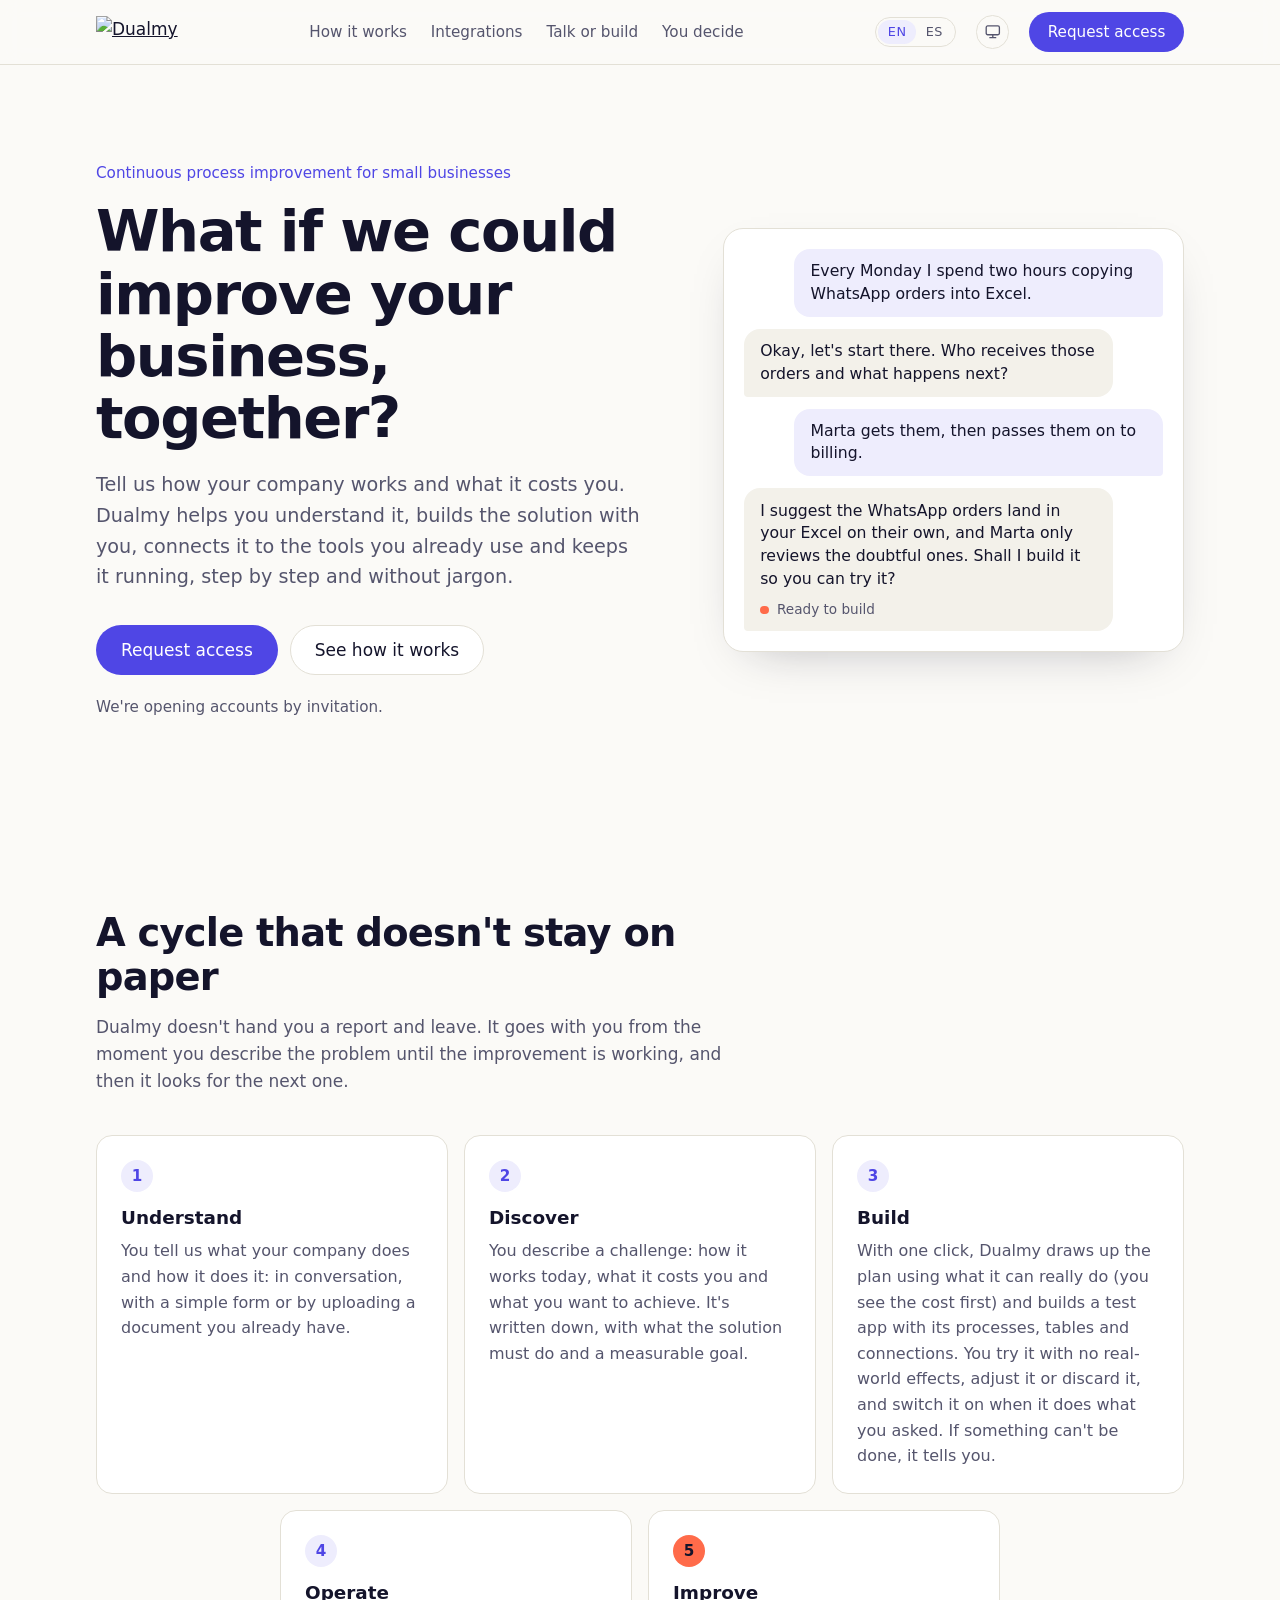
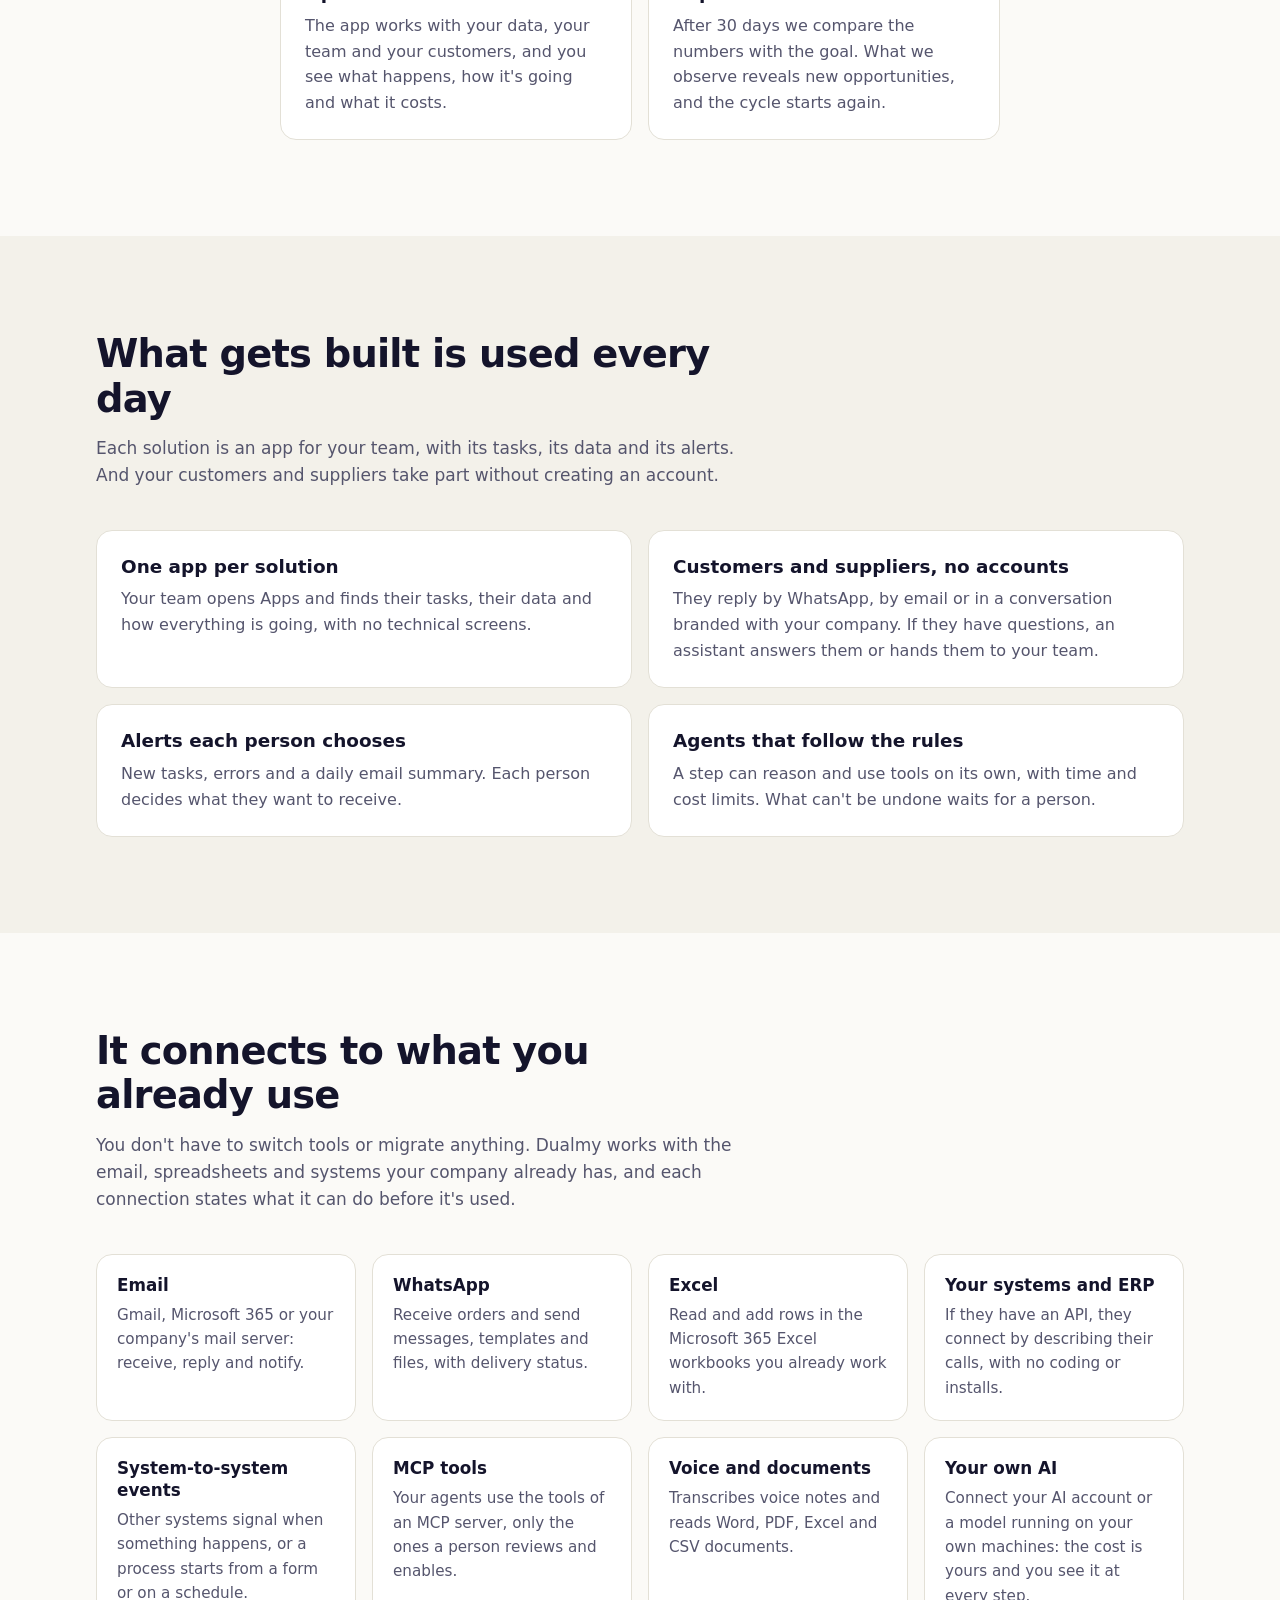
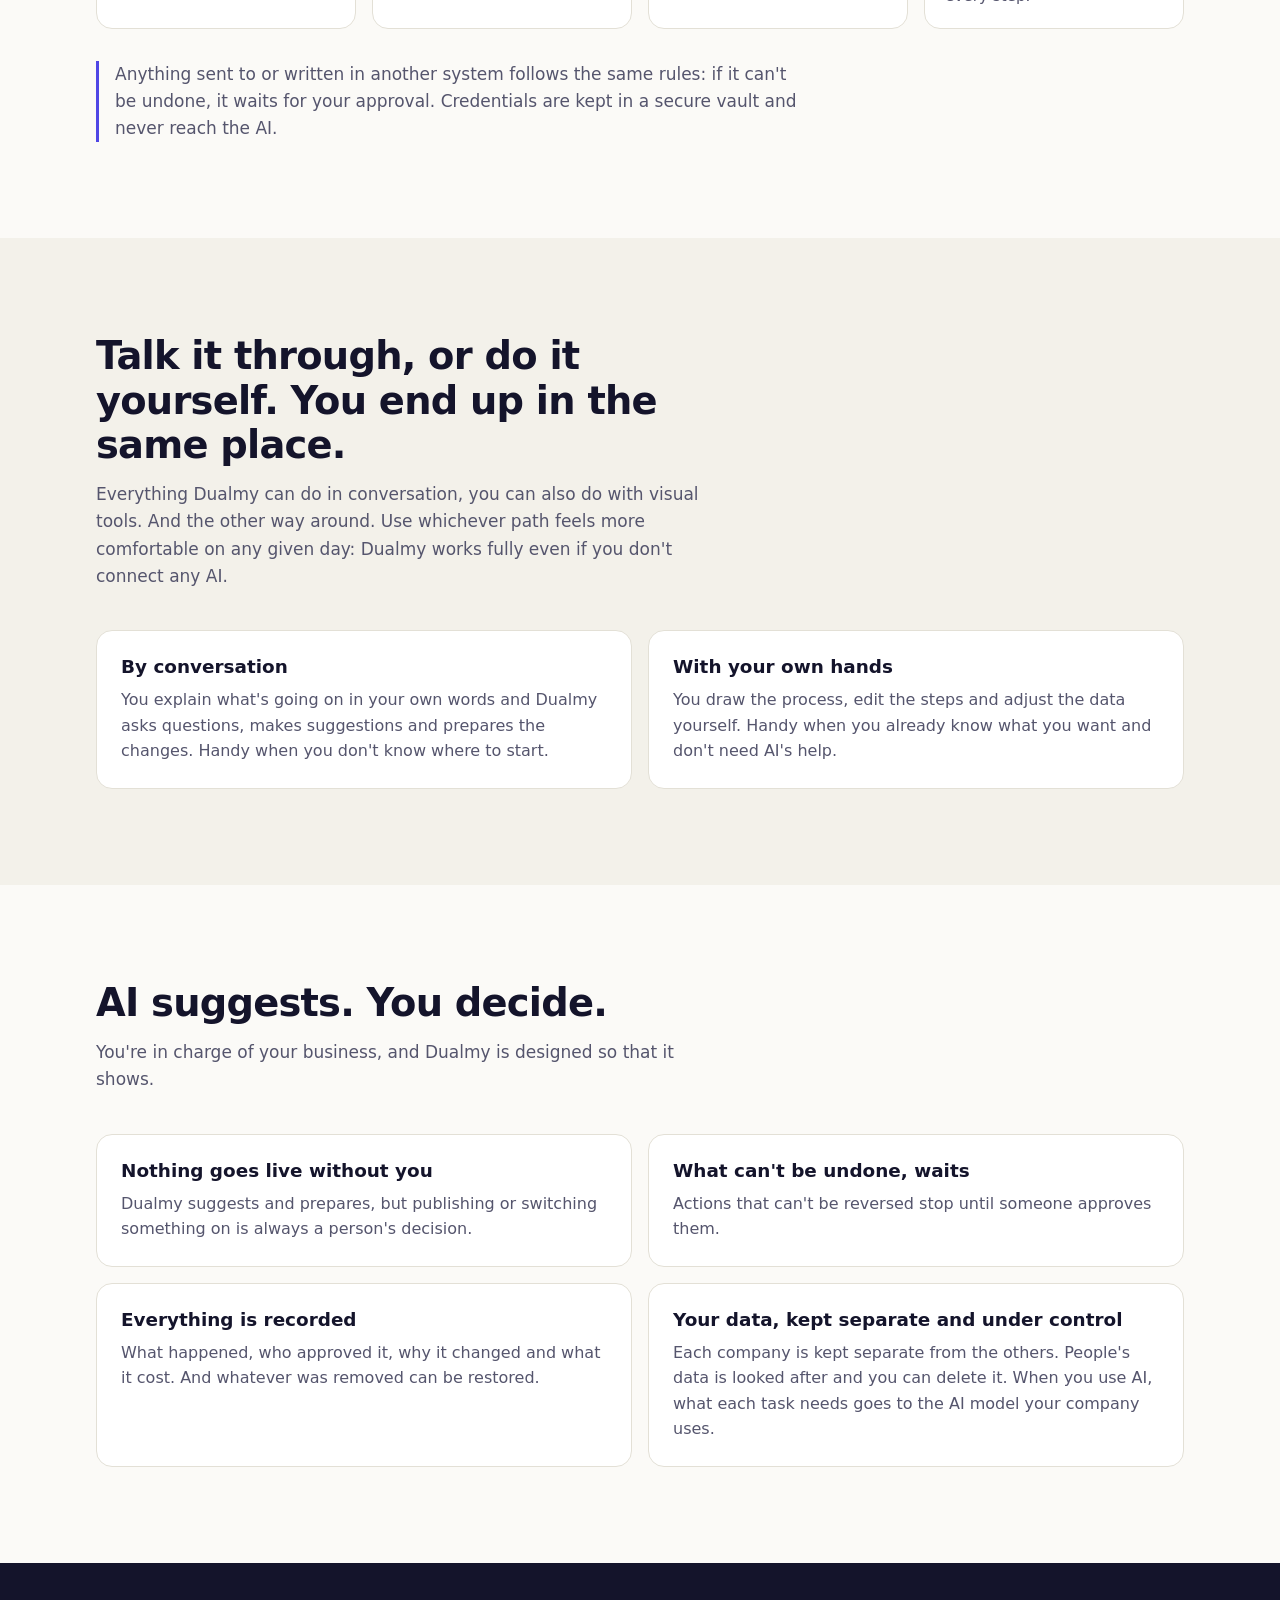
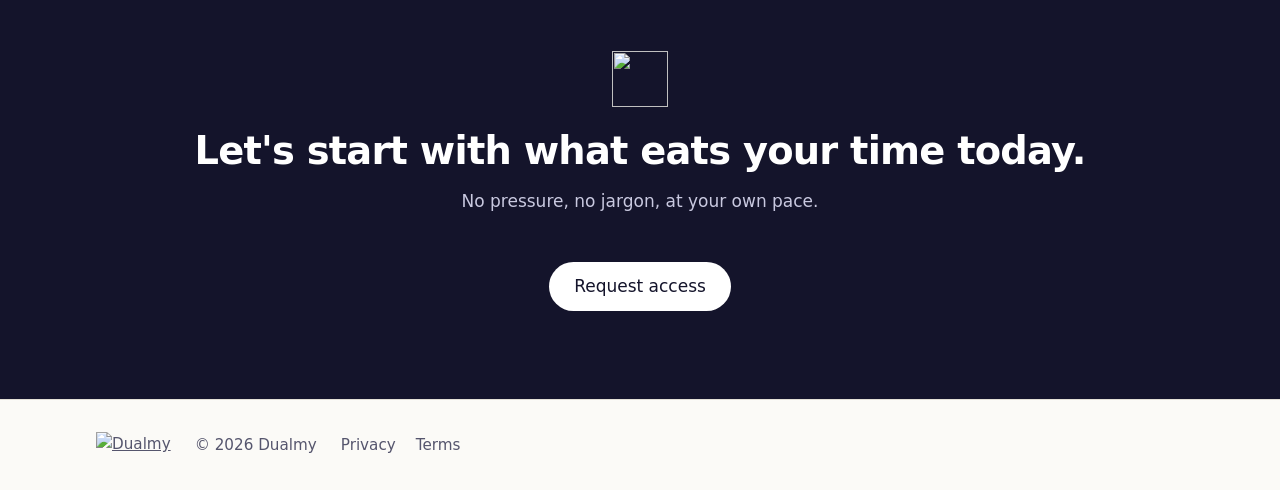
==== commit e0b3fe41: "deploy: landing desde dualmy@d59b2e3a" ====
--- a/index.html
+++ b/index.html
@@ -88,7 +88,6 @@
               <path d="M20 14.5A8.5 8.5 0 0 1 9.5 4a8.5 8.5 0 1 0 10.5 10.5z" />
             </svg>
           </button>
-          <a class="link" href="https://app.dualmy.com">Sign in</a>
           <a class="btn btn-primary" href="mailto:hello@dualmy.com?subject=I%27d%20like%20access%20to%20Dualmy">Request access</a>
         </div>
       </div>
@@ -110,8 +109,7 @@
               <a class="btn btn-ghost btn-lg" href="#cycle">See how it works</a>
             </div>
             <p class="note">
-              We're opening accounts by invitation. Already have a code?
-              <a href="https://app.dualmy.com">Sign in here</a>.
+              We're opening accounts by invitation.
             </p>
           </div>
 
@@ -359,10 +357,11 @@
               </p>
             </li>
             <li>
-              <h3>What's yours stays in your business</h3>
+              <h3>Your data, kept separate and under control</h3>
               <p>
                 Each company is kept separate from the others. People's data is looked after and you
-                can delete it.
+                can delete it. When you use AI, what each task needs goes to the AI model your
+                company uses.
               </p>
             </li>
           </ul>
@@ -376,7 +375,6 @@
           <p>No pressure, no jargon, at your own pace.</p>
           <div class="actions center">
             <a class="btn btn-light btn-lg" href="mailto:hello@dualmy.com?subject=I%27d%20like%20access%20to%20Dualmy">Request access</a>
-            <a class="btn btn-outline btn-lg" href="https://app.dualmy.com">I already have a code</a>
           </div>
         </div>
       </section>
@@ -392,7 +390,6 @@
         <nav class="foot-links" aria-label="Legal">
           <a href="./privacy/">Privacy</a><a href="./terms/">Terms</a>
         </nav>
-        <a href="https://app.dualmy.com">Open the app</a>
       </div>
     </footer>
   </body>
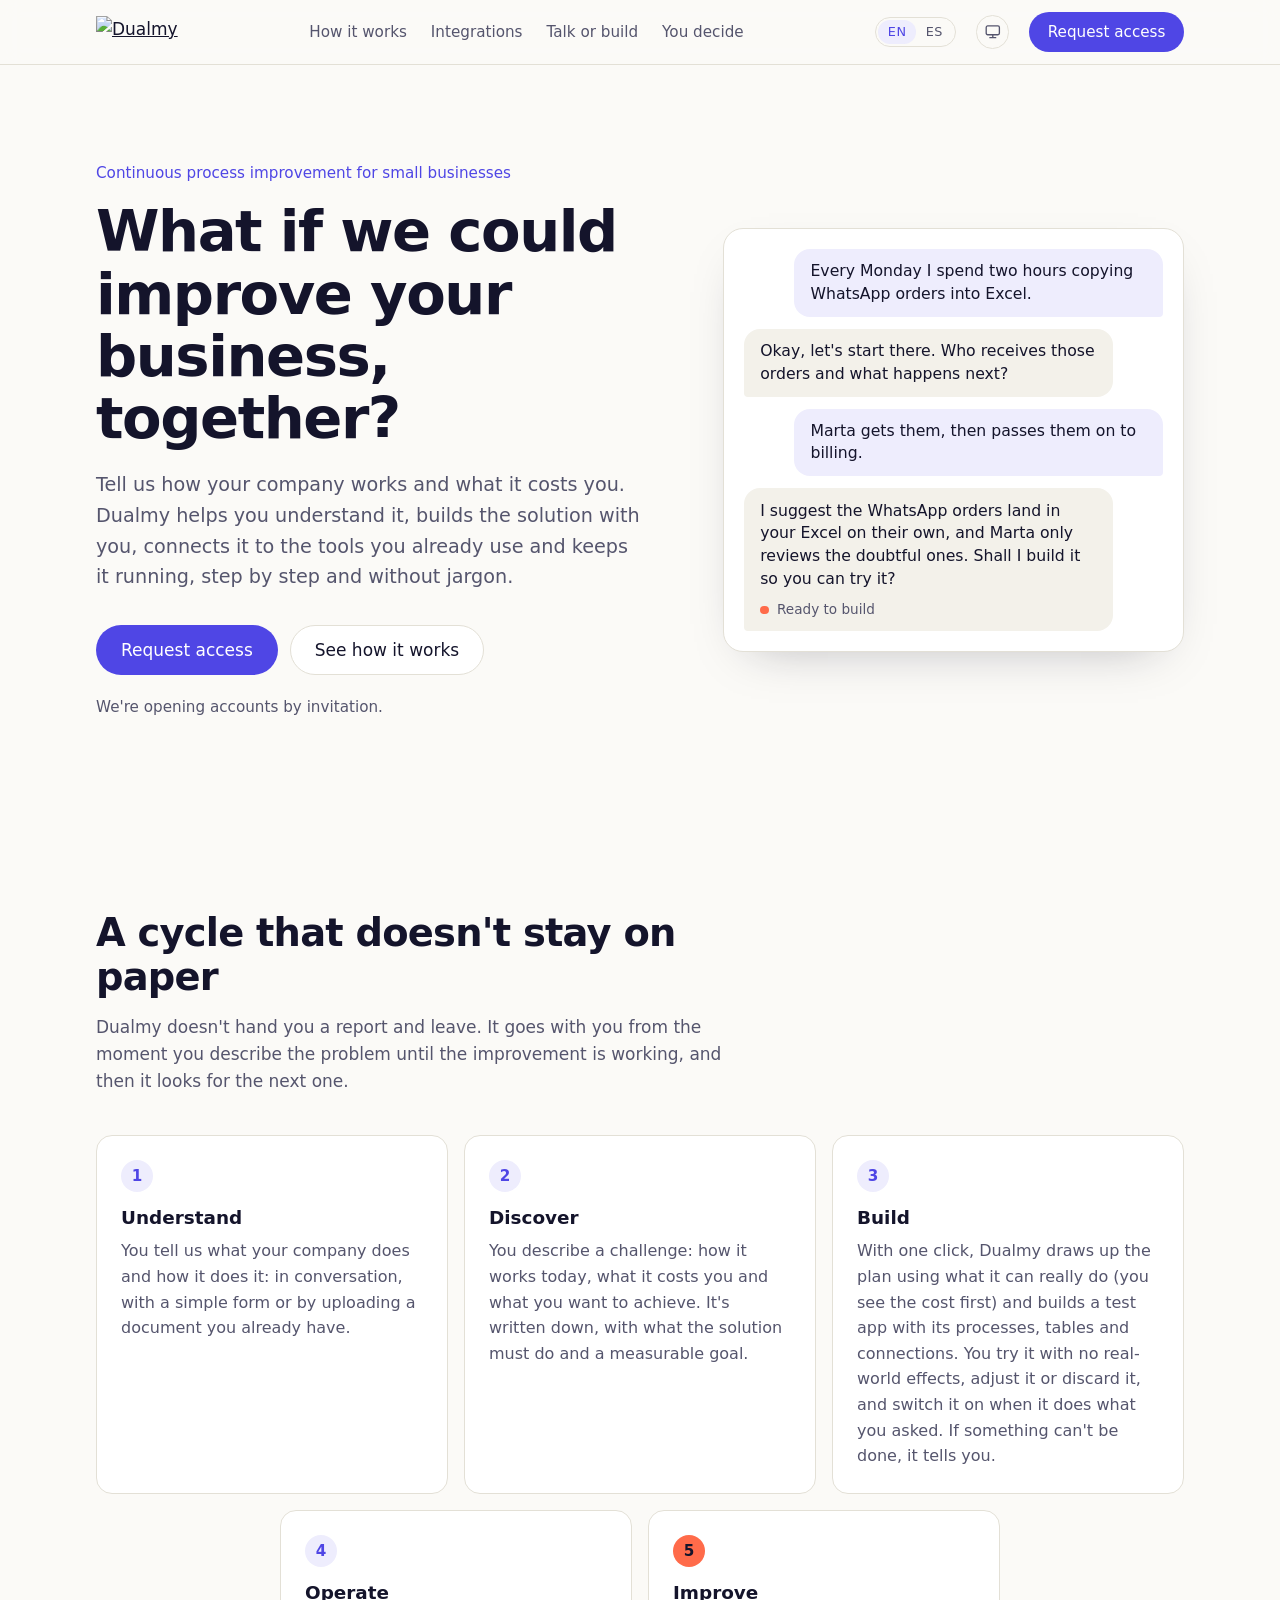
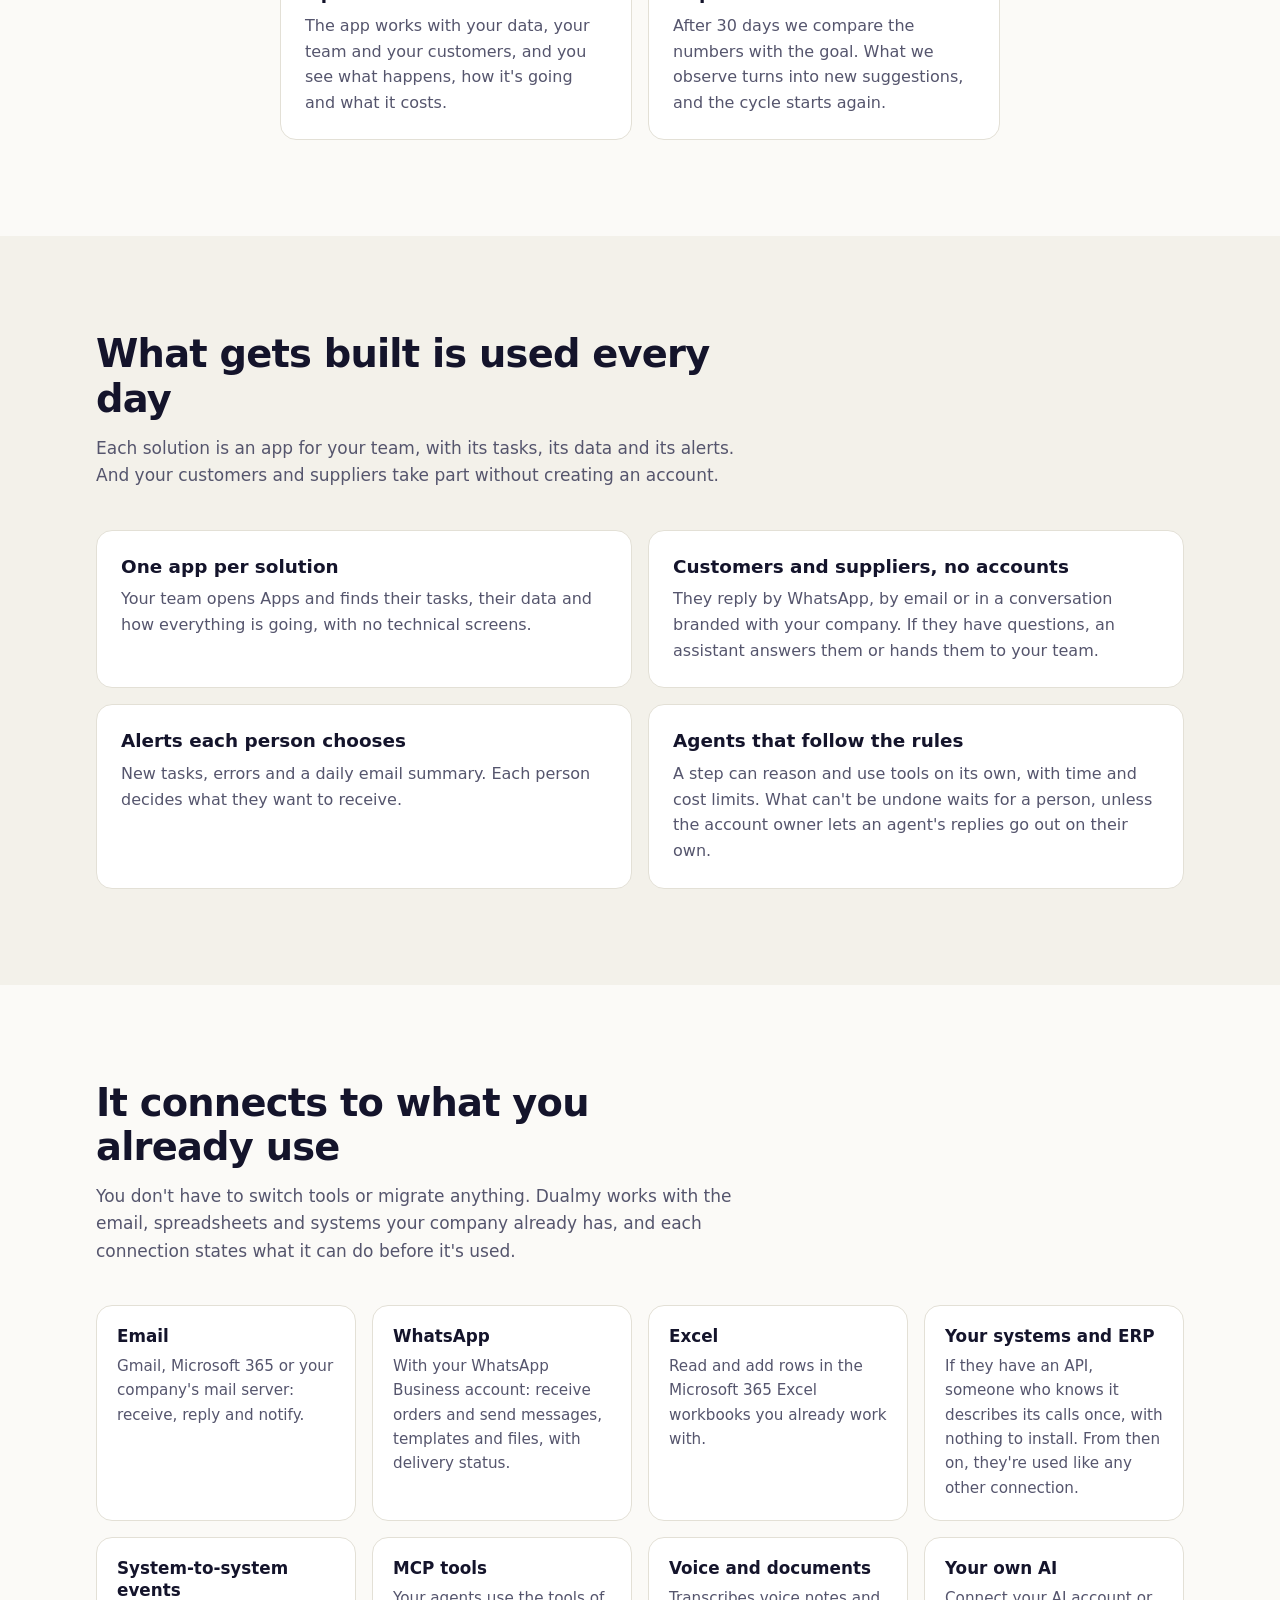
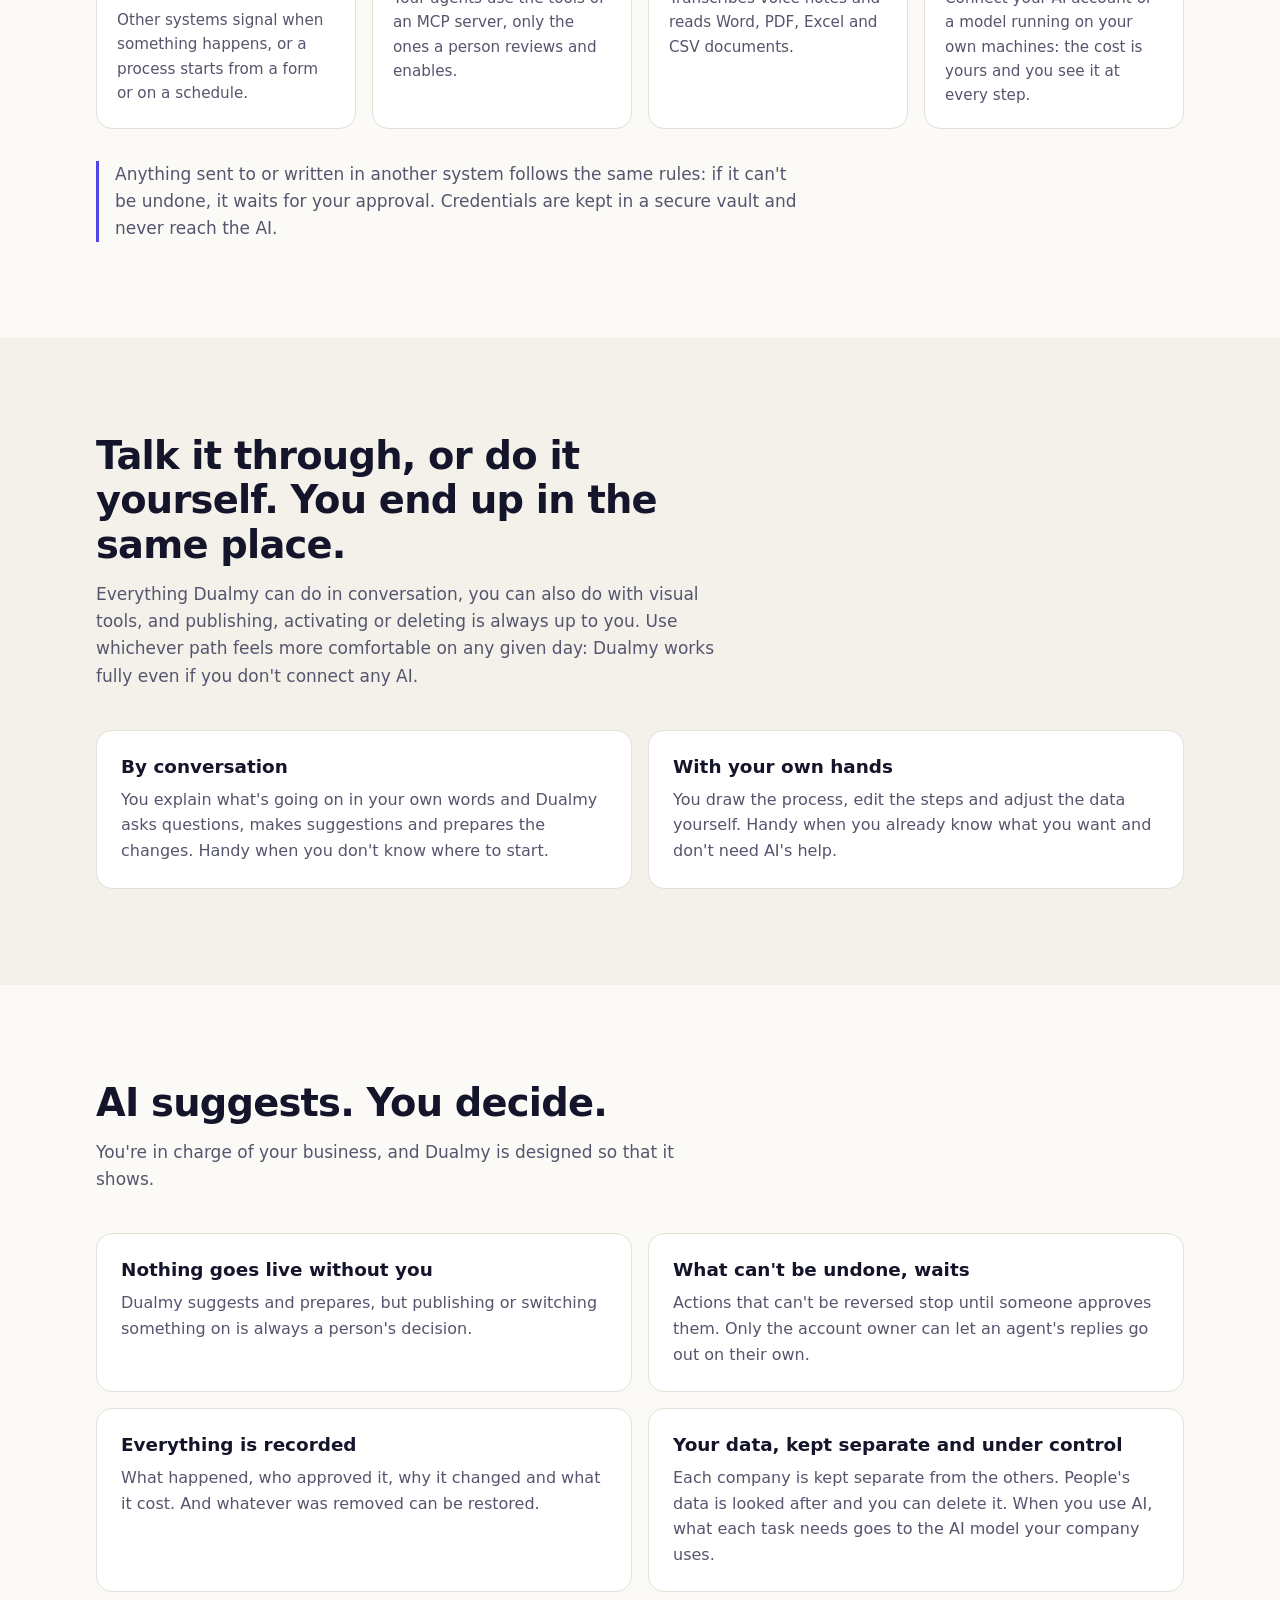
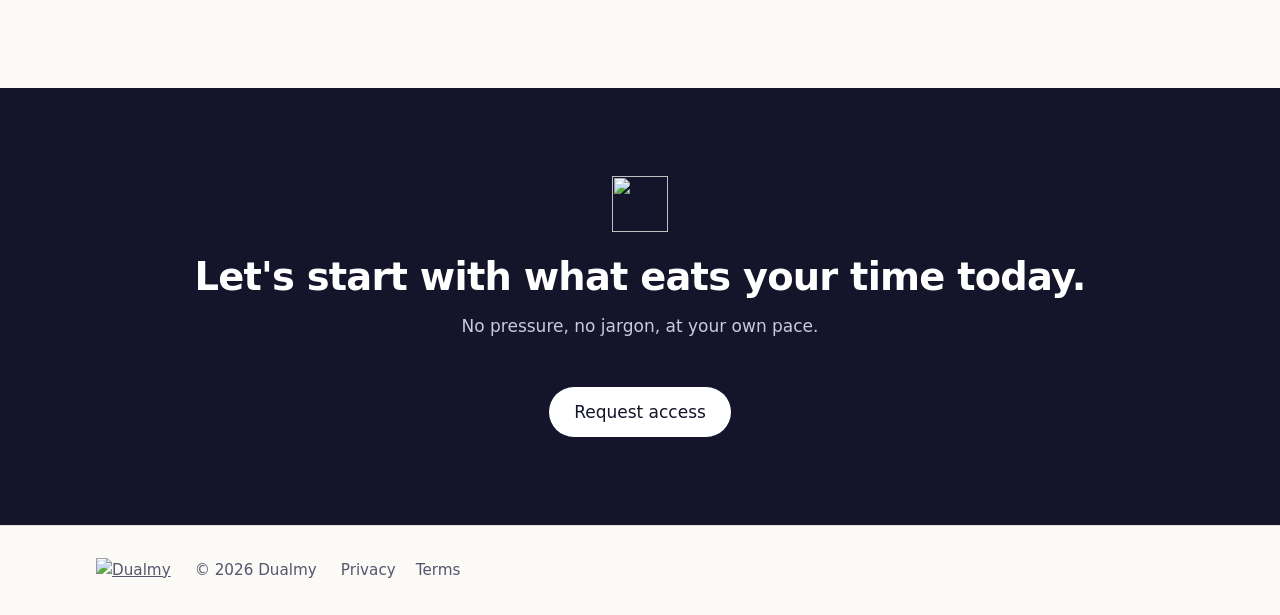
==== commit e19db68f: "deploy: landing desde dualmy@6e6edf71" ====
--- a/index.html
+++ b/index.html
@@ -21,7 +21,7 @@
     <link rel="alternate" hreflang="en" href="https://dualmy.com/" />
     <link rel="alternate" hreflang="x-default" href="https://dualmy.com/" />
     <meta property="og:locale" content="en_US" />
-    <meta property="og:locale:alternate" content="es_ES" />
+    <meta property="og:locale:alternate" content="es_CO" />
     <meta property="og:image" content="https://dualmy.com/og-image.png" />
     <meta property="og:image:width" content="1200" />
     <meta property="og:image:height" content="630" />
@@ -186,8 +186,8 @@
               <span class="step-n">5</span>
               <h3>Improve</h3>
               <p>
-                After 30 days we compare the numbers with the goal. What we observe reveals new
-                opportunities, and the cycle starts again.
+                After 30 days we compare the numbers with the goal. What we observe turns into new
+                suggestions, and the cycle starts again.
               </p>
             </li>
           </ol>
@@ -229,7 +229,8 @@
               <h3>Agents that follow the rules</h3>
               <p>
                 A step can reason and use tools on its own, with time and cost limits. What can't be
-                undone waits for a person.
+                undone waits for a person, unless the account owner lets an agent's replies go out
+                on their own.
               </p>
             </li>
           </ul>
@@ -253,7 +254,10 @@
             </li>
             <li>
               <h3>WhatsApp</h3>
-              <p>Receive orders and send messages, templates and files, with delivery status.</p>
+              <p>
+                With your WhatsApp Business account: receive orders and send messages, templates and
+                files, with delivery status.
+              </p>
             </li>
             <li>
               <h3>Excel</h3>
@@ -262,8 +266,8 @@
             <li>
               <h3>Your systems and ERP</h3>
               <p>
-                If they have an API, they connect by describing their calls, with no coding or
-                installs.
+                If they have an API, someone who knows it describes its calls once, with nothing to
+                install. From then on, they're used like any other connection.
               </p>
             </li>
             <li>
@@ -307,9 +311,9 @@
               Talk it through, or do it yourself. You end up in the same place.
             </h2>
             <p>
-              Everything Dualmy can do in conversation, you can also do with visual tools. And the
-              other way around. Use whichever path feels more comfortable on any given day: Dualmy
-              works fully even if you don't connect any AI.
+              Everything Dualmy can do in conversation, you can also do with visual tools, and
+              publishing, activating or deleting is always up to you. Use whichever path feels more
+              comfortable on any given day: Dualmy works fully even if you don't connect any AI.
             </p>
           </header>
           <div class="two">
@@ -347,7 +351,10 @@
             </li>
             <li>
               <h3>What can't be undone, waits</h3>
-              <p>Actions that can't be reversed stop until someone approves them.</p>
+              <p>
+                Actions that can't be reversed stop until someone approves them. Only the account
+                owner can let an agent's replies go out on their own.
+              </p>
             </li>
             <li>
               <h3>Everything is recorded</h3>
